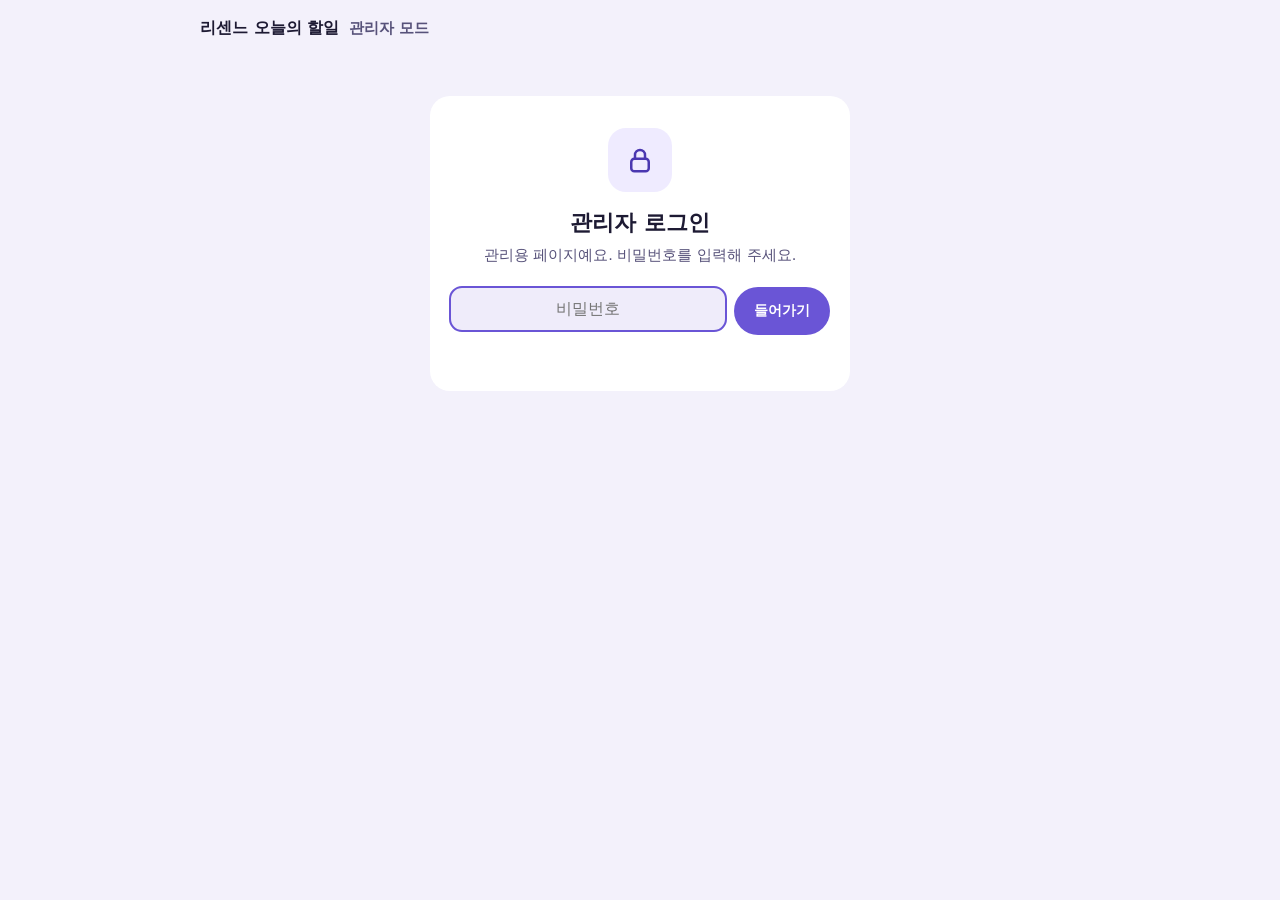
==== admin/index.html @ f18eb38c "v326: 공지 팝업·할 일: 11/22 인기가요 생방송 13:55 변경 안내" ====
<!doctype html>
<html lang="ko">
<head>
  <meta charset="utf-8">
  <!-- 안전장치: 이 사이트 파일과 아래 지문의 한 줄 스크립트만 실행돼요. 외부 글에 스크립트가 섞여 들어와도 실행되지 않아요.
       <head>의 한 줄 스크립트를 고치면 tools/check_structure.py가 알려 주는 새 지문으로 바꾸세요. -->
  <meta http-equiv="Content-Security-Policy" content="script-src 'self' 'sha256-HoBQl8sv/P4y+2wDG8FkRsduOLOqOkBc0eoqxTL75m4='; object-src 'none'; base-uri 'self'">
  <meta name="viewport" content="width=device-width, initial-scale=1, viewport-fit=cover">
  <meta name="robots" content="noindex, nofollow">
  <!-- 다크 모드를 스스로 지원한다고 알려서 삼성 인터넷 등이 화면을 억지로 어둡게 바꾸지 않게 -->
  <meta name="color-scheme" content="light dark">
  <meta name="theme-color" content="#f3f1fb" media="(prefers-color-scheme: light)">
  <meta name="theme-color" content="#15141d" media="(prefers-color-scheme: dark)">
  <title>관리자 모드 · 리센느 오늘의 할일</title>
  <link rel="icon" href="icon.svg" type="image/svg+xml">
  <!-- 홈 화면에 "리센느 관리자" 앱으로 따로 추가 → 새 공지 푸시 알림 (아이폰은 홈 화면 앱에서만 돼요) -->
  <link rel="manifest" href="manifest.webmanifest">
  <link rel="apple-touch-icon" href="icon-180.png">
  <meta name="apple-mobile-web-app-capable" content="yes">
  <meta name="apple-mobile-web-app-title" content="리센느 관리">
  <meta name="apple-mobile-web-app-status-bar-style" content="default">
  <script>(function () { var t = 'auto'; try { t = localStorage.getItem('rs-theme') || 'auto'; } catch (e) {} var d = t === 'dark' || (t !== 'light' && window.matchMedia && matchMedia('(prefers-color-scheme: dark)').matches); document.documentElement.setAttribute('data-theme', d ? 'dark' : 'light'); })();</script>
  <link rel="stylesheet" href="../style.css?v=326">
  <link rel="stylesheet" href="admin.css?v=326">
</head>
<body class="adm-body">
  <!-- 화면은 고정하고 이 안만 스크롤해요 (사이트 앱과 같은 방식) → 아이폰에서 아래 저장 줄이 스크롤 따라 밀려 올라가지 않아요 -->
  <div id="admScroll">
    <header class="adm-top">
      <div class="container adm-top-in">
        <a class="adm-home" href="../">리센느 오늘의 할일</a>
        <b>관리자 모드</b>
        <span class="adm-bell" id="admBell"></span>
        <button type="button" class="btn small" id="admOut" hidden>나가기</button>
      </div>
    </header>
    <main id="adm" class="container" aria-live="polite"></main>
  </div>
  <div class="toast" id="toast" role="status"></div>
  <script src="../shared/validation.js?v=326"></script>
  <script src="../shared/runtime.js?v=326"></script>
  <script src="../shared/records.js?v=326"></script>
  <script src="../shared/schedule.js?v=326"></script>
  <script src="../config.js?v=326"></script>
  <script src="admin.js?v=326"></script>
</body>
</html>
---- style.css ----
/* =========================================================
   리센느 오늘의 할일 — 디자인 규칙 (새로 만들 때도 이 규칙을 따라요)

   색
   - 라벤더 보라(--accent, B안 '라벤더 데이' 2026-11-05)는 누르는 것(버튼 · 선택된 탭 · 오늘 표시)과 맨 위 요약 카드에만.
   - 오늘 요약 카드(.hero)만 보라 그라데이션 면(--hero-a → --hero-b) + 흰 글씨 + 진행률 원. 다크에선 밝은 보라 면 대신
     바탕보다 한 단계 밝은 남보라로 낮추고 보라는 숫자 · 원에만 (사용자 요청: 다크에서 대비가 세면 눈이 피곤).
   - 상 묶음 색(음방 · MAMA · MMA · 퍼스트브랜드 · 기타)은 src/00-core.js의 GROUPS 한 곳에서 정해요.
     점 · 막대 · 작은 라벨에만 쓰고 글 바탕을 칠하지 않아요. 같은 묶음의 부문은 같은 색.
   - 연합팀은 색 없이 이름으로 구분해요. 일정 종류 7가지(SCH_TYPES)와 음방 7개(MC_COLOR)는
     각자 화면 안의 범례로만 써요.
   - 상태: 초록 = 진행 · 완료, 빨강(--hot) = 곧 끝남, 노랑 = 협의 중, 회색 = 끝남.
   모양
   - 둥글기: 카드 20px(--r-card) · 안쪽 칸 12px(--r-inner) · 작은 칩 8px(--r-chip) · 알약 버튼 999px.
   - 그림자는 떠 있는 것(창 · 알림 · 휴대폰 하단 메뉴)에만. 그라데이션은 요약 카드 한 곳만. 이모지 · 왼쪽 색 줄 없음.
   - 글씨: 제목 800 · 줄 제목 700 · 본문 400~600. 보조 글씨는 --muted, 더 옅은 건 --faint.
   다크 모드
   - JS가 <html data-theme="light|dark">를 늘 붙여요. 다크 규칙은 :root[data-theme="dark"] 한 벌만.
   ========================================================= */
:root {
  --ground: #f3f1fb;
  --surface: #ffffff;
  --raised: #efecfa;
  --active: #e4e0f6;
  --border: #e6e2f5;
  --rule: #efecfa;
  --control: #cdc6ea;
  --text: #1d1a33;
  --text-2: #34304f;
  --muted: #57527a;
  --faint: #6c6690;
  --accent: #6a55d6;
  --accent-hover: #5843c4;
  --accent-soft: #efebff;
  --accent-track: #d8d0fb;
  --accent-ink: #4a37b0;
  --on-accent: #ffffff;
  --positive: #1b7a4a;
  --negative: #d22030;
  --pill-positive-bg: #e3f6ea;
  --pill-positive-ink: #105c35;
  --pill-negative-bg: #ffeceb;
  --pill-negative-ink: #a3161f;
  --pill-warning-bg: #fff3d6;
  --pill-warning-ink: #7a3c00;
  --pill-neutral-bg: #efecfa;
  --pill-neutral-ink: #34304f;
  --hot: #d22030;
  --toast-bg: #1d1a33;
  --toast-ink: #ffffff;
  --ink-base: #000000;
  --ink-mix: 72%;
  --tint: 14%;
  --r-card: 20px;
  --r-inner: 12px;
  --r-chip: 8px;
  --tabbar-h: 62px;
  --sidebar: 232px;
  --font: "Pretendard Variable", Pretendard, -apple-system, BlinkMacSystemFont, "Apple SD Gothic Neo", "Malgun Gothic", system-ui, sans-serif;
  /* 오늘 요약 카드 면 (흰 글씨 대비 4.6:1 이상) */
  --hero-a: #5b46cc;
  --hero-b: #7462dc;
  --on-hero: #ffffff;
  color-scheme: light;
}
:root[data-theme="dark"] {
  /* 다크 색 기준 (v151): GitHub 'dimmed' · Material 다크 가이드처럼
     바탕은 완전 검정보다 한 단계 밝게, 글씨는 순백 대신 옅은 회백색, 포인트 색은 채도를 낮춰 형광 느낌을 없앰.
     글씨 대비는 본문 13:1 · 보조 6.5:1 · 포인트 4.7:1 이상 (WCAG AA) */
  --ground: #15141d;
  --surface: #1f1d2b;
  --raised: #282636;
  --active: #312f42;
  --border: #2e2c3e;
  --rule: #282636;
  --control: #4a4763;
  --text: #e9e7f3;
  --text-2: #cbc8de;
  --muted: #a5a1bf;
  --faint: #8d89a8;
  --accent: #9f8ff0;
  --accent-hover: #b0a2f4;
  --accent-soft: #262238;
  --accent-track: #362f55;
  --accent-ink: #c4b9fa;
  --on-accent: #140e33;
  --positive: #6cc191;
  --negative: #ee8b86;
  --pill-positive-bg: #1c2e24;
  --pill-positive-ink: #95d3ae;
  --pill-negative-bg: #35211f;
  --pill-negative-ink: #f2b3ae;
  --pill-warning-bg: #332a19;
  --pill-warning-ink: #e9c98a;
  --pill-neutral-bg: #282636;
  --pill-neutral-ink: #cbc8de;
  --hot: #ee8b86;
  --toast-bg: #e9e7f3;
  --toast-ink: #191f28;
  --ink-base: #ffffff;
  --ink-mix: 55%;
  --tint: 22%;
  /* 다크는 밝은 보라 면 대신 바탕보다 한 단계 밝은 남보라 (눈부심 줄이기) */
  --hero-a: #2a2640;
  --hero-b: #221f34;
  --on-hero: #e9e7f3;
  color-scheme: dark;
}
* { box-sizing: border-box; }
html { -webkit-text-size-adjust: 100%; -webkit-tap-highlight-color: transparent; }
body {
  margin: 0;
  background: var(--ground);
  color: var(--text);
  font-family: var(--font);
  font-size: 16px;
  line-height: 1.5;
  padding-bottom: calc(var(--tabbar-h) + env(safe-area-inset-bottom) + 28px);
  word-break: keep-all;
  overflow-wrap: anywhere;
}
a { color: var(--accent-ink); }
button { font: inherit; color: inherit; }
.num { font-variant-numeric: tabular-nums; }
:focus-visible { outline: 2px solid var(--accent); outline-offset: 2px; border-radius: 6px; }
.container { max-width: 720px; margin: 0 auto; padding: 0 16px; }
.muted { color: var(--muted); font-size: 14px; }
.sep { font-style: normal; margin: 0 6px; color: var(--control); }
/* ---------- 상단 ---------- */
.topbar { position: sticky; top: 0; z-index: 10; background: var(--ground); }
.topbar-inner {
  max-width: 720px;
  margin: 0 auto;
  height: 52px;
  padding: 0 16px;
  display: flex;
  align-items: center;
  justify-content: space-between;
  gap: 12px;
}
.brand {
  display: inline-flex;
  align-items: center;
  gap: 9px;
  font-weight: 700;
  font-size: 18px;
  color: var(--text);
  text-decoration: none;
  letter-spacing: -.01em;
  white-space: nowrap;
}
.mark { width: 26px; height: 26px; border-radius: 8px; flex: none; display: block; }
/* 폭이 좁거나 글씨를 키우면 이름을 줄여서 오른쪽 버튼이 잘리지 않게 */
.brand { min-width: 0; }
#siteTitle { overflow: hidden; text-overflow: ellipsis; }
.top-actions { display: flex; align-items: center; gap: 8px; flex: none; }
.icon-btn {
  min-width: 44px;
  height: 44px;
  padding: 0 10px;
  display: grid;
  place-items: center;
  flex: none;
  border: 0;
  border-radius: 999px;
  background: var(--surface);
  cursor: pointer;
  color: var(--muted);
  font-size: 14px;
  font-weight: 600;
}
@media (hover: hover) and (pointer: fine) {
  .icon-btn:hover { color: var(--text); background: var(--active); }
}
.icon-btn.spin svg { animation: spin .8s linear infinite; }
@keyframes spin { to { transform: rotate(360deg); } }
.notice {
  max-width: 720px;
  margin: 8px auto 0;
  padding: 12px 16px;
  font-size: 14px;
  border-radius: var(--r-inner);
  background: var(--pill-warning-bg);
  color: var(--pill-warning-ink);
  width: calc(100% - 32px);
}
/* ---------- 하단 메뉴 (휴대폰) ---------- */
.tabbar {
  position: fixed;
  left: 0;
  right: 0;
  bottom: 0;
  z-index: 20;
  display: grid;
  grid-template-columns: repeat(5, 1fr);
  height: calc(var(--tabbar-h) + env(safe-area-inset-bottom));
  padding-bottom: env(safe-area-inset-bottom);
  background: var(--surface);
  border-top: 1px solid var(--border);
}
.tabbar a {
  display: flex;
  flex-direction: column;
  align-items: center;
  justify-content: center;
  gap: 3px;
  text-decoration: none;
  color: var(--muted);
  font-size: 12px;
  font-weight: 600;
}
.tabbar svg {
  width: 23px;
  height: 23px;
  fill: none;
  stroke: currentColor;
  stroke-width: 1.7;
  stroke-linecap: round;
  stroke-linejoin: round;
}
.tabbar a.active { color: var(--text); }
.tabbar a.active svg { stroke: var(--accent); }
.tabbar a.active { font-weight: 700; }
/* ---------- 데스크톱: 왼쪽 메뉴 고정, 내용은 남은 공간 가운데 ---------- */
@media (min-width: 1024px) {
  :root { --content: 1080px; --side-gap: max(40px, calc((100vw - var(--sidebar) - var(--content)) / 2)); }
  body { padding-bottom: 48px; }
  .topbar { position: fixed; left: 0; top: 0; width: var(--sidebar); }
  /* 메뉴 폭(232px)에 이름 + 버튼 3개가 한 줄로 안 들어가서, 버튼은 이름 아래 줄로 */
  .topbar-inner { height: 112px; padding: 0 12px 0 22px; flex-wrap: wrap; align-content: center; justify-content: flex-start; row-gap: 14px; }
  .top-actions { margin-left: -6px; }
  .brand { font-size: 15px; }
  .topbar .icon-btn { min-width: 34px; height: 34px; padding: 0; }
  .tabbar {
    top: 112px;
    bottom: auto;
    right: auto;
    width: var(--sidebar);
    height: auto;
    display: flex;
    flex-direction: column;
    gap: 2px;
    padding: 8px 12px;
    background: var(--ground);
    border-top: 0;
  }
  .tabbar a {
    flex-direction: row;
    justify-content: flex-start;
    gap: 10px;
    height: 40px;
    padding: 0 12px;
    border-radius: var(--r-inner);
    font-size: 15px;
    font-weight: 500;
  }
  .tabbar svg { width: 18px; height: 18px; }
  .tabbar a:hover { color: var(--text); }
  .tabbar a.active { background: var(--surface); color: var(--text); font-weight: 600; }
  .container, .notice { max-width: none; width: auto; padding: 0; margin-left: calc(var(--sidebar) + var(--side-gap)); margin-right: var(--side-gap); }
  .notice { margin-top: 24px; }
}
/* ---------- 공통 ---------- */
.card { background: var(--surface); border-radius: var(--r-card); }
.page-head { padding: 6px 4px 8px; }
.page-head h1 { margin: 0; font-size: 26px; font-weight: 700; letter-spacing: -.02em; line-height: 1.3; }
.page-head p { margin: 4px 0 0; color: var(--muted); font-size: 15px; }
.section-title { display: flex; align-items: center; gap: 8px; font-size: 20px; margin: 28px 4px 12px; letter-spacing: -.01em; }
.empty { text-align: center; color: var(--muted); padding: 28px 16px; font-size: 15px; }
.empty strong { display: block; color: var(--text); font-size: 16px; margin-bottom: 4px; }
.loading { color: var(--muted); padding: 40px 0; text-align: center; }
@media (min-width: 1024px) {
  .page-head { padding-top: 22px; }
  .page-head h1 { font-size: 28px; }
}
.tag {
  display: inline-flex;
  align-items: center;
  gap: 6px;
  flex: none;
  font-size: 13px;
  font-weight: 600;
  color: var(--pill-neutral-ink);
  background: var(--pill-neutral-bg);
  padding: 3px 9px;
  border-radius: var(--r-chip);
  white-space: nowrap;
}
.dot { width: 8px; height: 8px; border-radius: 50%; background: var(--c, var(--accent)); flex: none; display: inline-block; }
.btn {
  display: inline-flex;
  align-items: center;
  justify-content: center;
  gap: 6px;
  height: 40px;
  padding: 0 16px;
  border-radius: 999px;
  font-size: 14px;
  font-weight: 600;
  text-decoration: none;
  cursor: pointer;
  white-space: nowrap;
  border: 0;
  background: var(--raised);
  color: var(--text);
  transition: background-color .12s, transform .08s;
}
@media (hover: hover) and (pointer: fine) {
  .btn:hover { background: var(--active); }
}
.btn:active { transform: scale(.98); }
.btn:disabled { opacity: .45; cursor: not-allowed; transform: none; }
.btn.primary { background: var(--accent); color: var(--on-accent); }
@media (hover: hover) and (pointer: fine) {
  .btn.primary:hover { background: var(--accent-hover); }
}
.btn.small { height: 36px; padding: 0 14px; font-size: 14px; }
.btn.proof { background: var(--surface); outline: 1px solid var(--control); outline-offset: -1px; }
@media (hover: hover) and (pointer: fine) {
  .btn.proof:hover { background: var(--raised); }
}
.btn.proof.tw { background: var(--text); color: var(--surface); outline: 0; }
/* ---------- 오늘: 요약 카드 ---------- */
.hero-date { margin: 0; font-weight: 600; color: var(--muted); }
.hero-title { margin: 4px 0 0; font-weight: 700; letter-spacing: -.02em; line-height: 1.35; }
.hero-title b { font-weight: 700; color: var(--accent-ink); margin: 0 1px; letter-spacing: -.02em; }
.next-task { border: 0; background: transparent; color: inherit; font: inherit; letter-spacing: inherit; text-align: start; padding: 0; min-height: 44px; cursor: pointer; }
.next-task span { font-size: .8em; }
.next-task:focus-visible { outline-color: currentColor; }
.hero-find { margin: 14px 0 0; border-top: 1px solid var(--rule); }
.hero-find { display: flex; color: var(--text-2); }
.hero-find b { color: var(--hot); font-weight: 700; display: inline-block; }
.find-k { font-weight: 700; color: var(--muted); }
.find-i { font-weight: 600; }
/* 도구 */
.tools { margin-top: 12px; }
/* MAMA / MMA / 기타 타일 (옅은 색 + 같은 색의 진한 글자) */
/* 줄 것 / 받을 것 전환 */
.seg {
  display: inline-grid;
  grid-auto-flow: column;
  grid-auto-columns: 1fr;
  background: var(--active);
  border-radius: 999px;
  padding: 4px;
  margin-bottom: 12px;
}
.seg button {
  border: 0;
  background: transparent;
  height: 38px;
  padding: 0 18px;
  border-radius: 999px;
  font-weight: 600;
  font-size: 15px;
  color: var(--muted);
  cursor: pointer;
  display: inline-flex;
  align-items: center;
  justify-content: center;
  gap: 6px;
}
.seg button.on { background: var(--surface); color: var(--text); }
@media (max-width: 560px) {
  .seg { display: grid; }
}
.kind-seg { position: sticky; top: 56px; z-index: 5; margin: 20px 0 4px; box-shadow: 0 0 0 6px var(--ground); }
/* taste-skill-ignore: 붙어 있는 막대 뒤 바탕 가림 */
.seg-n {
  font-style: normal;
  font-size: 13px;
  font-weight: 700;
  min-width: 22px;
  height: 22px;
  line-height: 22px;
  padding: 0 7px;
  border-radius: 999px;
  background: var(--raised);
  color: var(--muted);
  text-align: center;
  font-variant-numeric: tabular-nums;
}
.kind-seg button.give.on .seg-n { background: var(--accent-soft); color: var(--accent-ink); }
/* 좁은 화면에서만 줄 것/받을 것 중 하나를 보여 줌 (넓으면 두 칸 다) */
@media (max-width: 1099.98px) {
  .day-cols.show-give .day-col.get, .day-cols.show-get .day-col.give { display: none; }
}
.col-title { display: none; }
@media (min-width: 1100px) {
  .kind-seg:has(+ .day-cols), .kind-seg:has(~ .ally) { display: none; }
  .day-cols { display: grid; grid-template-columns: minmax(0, 1fr) minmax(0, .85fr); gap: 24px; align-items: start; margin-top: 8px; }
  .col-title {
    display: flex;
    flex-wrap: wrap;
    align-items: baseline;
    gap: 8px;
    margin: 24px 4px 0;
    font-size: 20px;
    font-weight: 700;
    letter-spacing: -.01em;
  }
  .col-title .num { color: var(--muted); font-weight: 600; font-size: 15px; }
  .col-title small { flex-basis: 100%; font-size: 14px; font-weight: 500; color: var(--muted); }
}
/* ---------- 묶음별 목록 (흰 카드 안의 줄) ---------- */
.group-head { display: flex; align-items: center; justify-content: space-between; margin: 0 4px 8px; }
.gname { display: inline-flex; align-items: center; gap: 8px; font-weight: 700; letter-spacing: -.01em; }
.gname::before { content: ""; width: 10px; height: 10px; border-radius: 50%; background: var(--cc); }
.gcount { font-size: 14px; font-weight: 600; color: var(--muted); }
.rows { list-style: none; margin: 0; padding: 4px 0; background: var(--surface); border-radius: var(--r-card); }
.row + .row { border-top: 1px solid var(--rule); }
.row-main { display: flex; align-items: center; gap: 12px; padding: 12px 12px 12px 16px; }
.check {
  position: relative;
  flex: none;
  width: 28px;
  height: 28px;
  border-radius: 50%;
  padding: 0;
  cursor: pointer;
  border: 2px solid var(--control);
  background: var(--surface);
  display: grid;
  place-items: center;
  transition: background-color .15s, border-color .15s, transform .1s;
}
.check::before { content: ''; position: absolute; width: 44px; height: 44px; top: 50%; left: 50%; transform: translate(-50%, -50%); }
@media (hover: hover) and (pointer: fine) {
  .check:hover { border-color: var(--accent); }
}
.check:active { transform: scale(.9); }
.check svg { width: 15px; height: 15px; stroke: var(--on-accent); stroke-width: 3.2; fill: none; opacity: 0; }
.row.done .check { background: var(--accent); border-color: var(--accent); }
.row.done .check svg { opacity: 1; }
.row-head {
  flex: 1;
  min-width: 0;
  display: flex;
  align-items: center;
  gap: 10px;
  border: 0;
  background: none;
  padding: 4px 0;
  text-align: left;
  cursor: pointer;
}
.row-text { flex: 1; min-width: 0; display: flex; flex-direction: column; gap: 2px; }
.row-title { font-size: 16px; font-weight: 600; line-height: 1.4; letter-spacing: -.01em; }
.row-sub { display: flex; align-items: center; flex-wrap: wrap; font-size: 14px; color: var(--muted); line-height: 1.45; }
.row-sub .dot { margin-right: 6px; width: 7px; height: 7px; }
.row.done .row-title { color: var(--muted); text-decoration: line-through; }
.row-end { flex: none; font-size: 13px; color: var(--muted); text-align: right; white-space: nowrap; }
.row-end b { margin-right: 1px; }
.row-end.hot, .row-end.hot b { color: var(--hot); font-weight: 700; }
.row-end.new { color: var(--accent-ink); font-weight: 700; }
.chev { flex: none; width: 16px; height: 16px; color: var(--muted); transition: transform .15s; }
.row.open .chev { transform: rotate(180deg); }
.row-more { padding: 0 16px 16px 56px; }
.row.get .row-more { padding-left: 60px; }
.avatar {
  flex: none;
  width: 32px;
  height: 32px;
  border-radius: 50%;
  display: grid;
  place-items: center;
  font-size: 13px;
  font-weight: 700;
  background: var(--raised);
  color: var(--muted);
}
/* 펼친 내용 */
.chips-row { display: flex; flex-direction: column; align-items: flex-start; gap: 6px; }
.meta {
  margin: 0;
  font-size: 14px;
  color: var(--muted);
  display: flex;
  flex-wrap: wrap;
  align-items: center;
  line-height: 1.6;
}
.task-memo { margin: 8px 0 0; font-size: 14px; color: var(--muted); line-height: 1.6; }
.hashtags { display: flex; flex-wrap: wrap; gap: 6px; margin-top: 12px; }
.hashtag {
  border: 0;
  background: var(--raised);
  color: var(--text);
  font-size: 13px;
  font-weight: 600;
  padding: 6px 10px;
  border-radius: var(--r-chip);
  cursor: pointer;
}
@media (hover: hover) and (pointer: fine) {
  .hashtag:hover { background: var(--active); }
}
.task-actions { display: flex; gap: 8px; flex-wrap: wrap; margin-top: 14px; }
.proof-block { margin-top: 14px; padding: 14px; border-radius: var(--r-inner); background: var(--raised); }
.proof-block p { margin: 0; font-size: 14px; color: var(--muted); line-height: 1.6; }
.proof-block p b { color: var(--text); margin-right: 6px; }
.proof-actions { display: flex; flex-wrap: wrap; gap: 6px; margin-top: 10px; }
.proof-block .proof-alt { margin: 12px 0 0; font-size: 13px; font-weight: 600; }
/* 투표 종류 배지 (기간표·연합·가이드) */
.camp {
  display: inline-flex;
  align-items: center;
  gap: 6px;
  flex: none;
  white-space: nowrap;
  font-size: 13px;
  font-weight: 700;
  padding: 3px 9px;
  border-radius: var(--r-chip);
  color: var(--text-2);
  background: var(--raised);
}
.camp.sm { font-size: 12px; padding: 2px 7px; }
.camp-dot { width: 8px; height: 8px; border-radius: 50%; background: var(--cc); flex: none; }
.kind {
  display: inline-flex;
  align-items: center;
  flex: none;
  font-size: 12px;
  font-weight: 700;
  padding: 2px 8px;
  border-radius: var(--r-chip);
  white-space: nowrap;
}
.kind.give { background: var(--accent-soft); color: var(--accent-ink); }
.kind.get { background: var(--pill-neutral-bg); color: var(--pill-neutral-ink); }
.kind.self { background: var(--raised); color: var(--muted); }
/* 다가오는 일정 */
.card.list { padding: 4px 16px; }
.list-row { display: flex; align-items: center; gap: 12px; min-height: 56px; padding: 10px 0; font-size: 15px; }
.list-row + .list-row { border-top: 1px solid var(--rule); }
.list-date { flex: none; min-width: 58px; white-space: nowrap; font-weight: 700; font-size: 14px; font-variant-numeric: tabular-nums; }
.list-body { flex: 1; min-width: 0; display: flex; flex-direction: column; line-height: 1.4; }
.list-body small { font-size: 13px; color: var(--muted); }
.status { font-size: 13px; font-weight: 700; padding: 3px 9px; border-radius: var(--r-chip); white-space: nowrap; flex: none; }
.status.live { background: var(--pill-positive-bg); color: var(--pill-positive-ink); }
.status.soon { background: var(--accent-soft); color: var(--accent-ink); }
.status.end { background: var(--pill-neutral-bg); color: var(--muted); }
.status.tbd { background: var(--pill-warning-bg); color: var(--pill-warning-ink); }
/* ---------- 달력·기간표 ---------- */
.cal-head { display: flex; align-items: center; justify-content: space-between; padding: 6px 4px 12px; }
.cal-head h1 { margin: 0; font-size: 26px; font-weight: 700; letter-spacing: -.02em; }
@media (min-width: 1024px) {
  .cal-head { padding-top: 22px; }
  .cal-head h1 { font-size: 28px; }
}
.cal-nav { display: flex; gap: 6px; }
.cal-nav .btn { background: var(--surface); }
/* ---------- 연합 ---------- */
.ally + .ally { margin-top: 12px; }
/* ---------- 가이드 ---------- */
.filter { display: flex; gap: 6px; overflow-x: auto; padding: 2px 0 4px; margin: 16px 0 12px; scrollbar-width: none; }
.filter button {
  flex: none;
  height: 36px;
  border: 0;
  background: var(--surface);
  border-radius: 999px;
  padding: 0 14px;
  font-size: 14px;
  font-weight: 600;
  cursor: pointer;
  color: var(--muted);
}
.filter button.on { background: var(--text); color: var(--surface); }
.guides .guide + .guide { margin-top: 12px; }
@media (min-width: 1100px) {
  .guides { columns: 2; column-gap: 12px; }
  .guides .guide { break-inside: avoid; margin: 0 0 12px; }
  .guides .guide + .guide { margin-top: 0; }
}
.guide { padding: 20px; scroll-margin-top: 72px; }
.guide.flash { animation: flash 1.6s ease-out; }
@keyframes flash { 0%, 40% { outline: 3px solid var(--accent); } 100% { outline: 3px solid transparent; } }
.guide h2 { margin: 0; font-size: 20px; font-weight: 700; }
.guide .where { margin: 6px 0 0; font-size: 15px; color: var(--muted); }
.guide h3 { font-size: 14px; font-weight: 700; margin: 18px 0 8px; }
.steps { margin: 0; padding: 0; list-style: none; counter-reset: s; }
.steps li { counter-increment: s; position: relative; padding-left: 32px; margin-bottom: 9px; font-size: 15px; line-height: 1.55; }
.steps li::before {
  content: counter(s);
  position: absolute;
  left: 0;
  top: 1px;
  width: 22px;
  height: 22px;
  border-radius: 50%;
  background: var(--accent-soft);
  color: var(--accent-ink);
  font-size: 12px;
  font-weight: 700;
  display: grid;
  place-items: center;
}
.caution { margin-top: 12px; font-size: 14px; color: var(--pill-warning-ink); }
.caution::before { content: "주의 · "; font-weight: 700; }
.using { margin: 0; padding: 0; list-style: none; font-size: 14px; }
.using li { display: flex; flex-wrap: wrap; align-items: center; gap: 6px; padding: 5px 0; }
.updated { text-align: center; font-size: 13px; color: var(--muted); margin: 36px 0 4px; }
.disclaimer { text-align: center; font-size: 13px; color: var(--muted); line-height: 1.6; margin: 0 0 12px; }
/* ---------- 떠 있는 것: 알림·창 ---------- */
.toast {
  position: fixed;
  left: 50%;
  bottom: calc(var(--tabbar-h) + env(safe-area-inset-bottom) + 16px);
  transform: translate(-50%, 8px);
  opacity: 0;
  pointer-events: none;
  transition: .18s;
  background: var(--toast-bg);
  color: var(--toast-ink);
  font-size: 14px;
  font-weight: 600;
  padding: 10px 16px;
  border-radius: 999px;
  z-index: 30;
  max-width: calc(100% - 32px);
  text-align: center;
  box-shadow: 0 6px 20px rgba(0, 0, 0, .18);
}
.toast.show { opacity: 1; transform: translate(-50%, 0); }
@media (min-width: 1024px) {
  .toast { bottom: 32px; left: calc(var(--sidebar) + (100vw - var(--sidebar)) / 2); }
}
.modal {
  position: fixed;
  inset: 0;
  z-index: 40;
  display: none;
  align-items: flex-end;
  justify-content: center;
  background: rgba(12, 8, 10, .45);
}
.modal.show { display: flex; }
.modal-box {
  width: 100%;
  max-width: 520px;
  max-height: 92vh;
  overflow-y: auto;
  background: var(--surface);
  border-radius: 24px 24px 0 0;
  padding: 20px 20px calc(24px + env(safe-area-inset-bottom));
  box-shadow: 0 -8px 32px rgba(0, 0, 0, .2);
}
@media (min-width: 760px) {
  .modal { align-items: center; }
  .modal-box { border-radius: 24px; }
}
.modal-head { display: flex; justify-content: space-between; align-items: center; gap: 12px; }
.modal-head h2 { margin: 0; font-size: 20px; font-weight: 700; }
.modal-head .icon-btn { background: var(--raised); }
.modal-box > .muted { margin: 8px 0 16px; display: block; }
.sban-body { margin-top: 12px; font-size: 15px; color: var(--muted); line-height: 1.6; }
.sban-body p { margin: 0 0 10px; }
.sban-body ul { margin: 0 0 12px; padding-left: 18px; color: var(--text); }
.sban-body .btn { margin-top: 6px; }
.install-body { margin-top: 14px; }
.install-body img { border-radius: 14px; display: block; margin-bottom: 14px; }
.install-body p { font-size: 15px; }
.field { display: flex; flex-direction: column; gap: 6px; font-size: 14px; font-weight: 600; }
.field input {
  font: inherit;
  font-size: 16px;
  font-weight: 500;
  height: 46px;
  padding: 0 14px;
  border-radius: var(--r-inner);
  border: 1px solid var(--control);
  background: var(--surface);
  color: var(--text);
}
.drop {
  display: flex;
  flex-direction: column;
  align-items: center;
  gap: 4px;
  margin-top: 14px;
  padding: 20px 12px;
  border: 1px dashed var(--control);
  border-radius: 16px;
  cursor: pointer;
  text-align: center;
}
@media (hover: hover) and (pointer: fine) {
  .drop:hover { background: var(--raised); }
}
.drop span { font-weight: 700; color: var(--accent-ink); }
.drop small { font-size: 13px; color: var(--muted); }
.wm-out { margin-top: 14px; }
.wm-out img { display: block; width: 100%; border-radius: var(--r-inner); }
@media (prefers-reduced-motion: reduce) {
  *, *::before, *::after { transition: none !important; animation: none !important; }
}
/* 서치밴 확인 창 */
.sban-h { margin: 18px 0 8px; font-size: 15px; font-weight: 700; color: var(--text); }
.handle-row { display: flex; gap: 8px; align-items: center; flex-wrap: wrap; }
.handle-field {
  flex: 1 1 200px;
  display: flex;
  align-items: center;
  gap: 4px;
  height: 46px;
  padding: 0 14px;
  border-radius: 999px;
  border: 1px solid var(--control);
  background: var(--surface);
}
.handle-field span { color: var(--muted); font-weight: 700; }
.handle-field input {
  flex: 1;
  min-width: 0;
  border: 0;
  outline: 0;
  background: transparent;
  font: inherit;
  font-size: 16px;
  color: var(--text);
}
.handle-field:focus-within { border-color: var(--accent); }
.handle-row .btn { height: 46px; }
.sban-body .handle-help { margin: 8px 4px 0; font-size: 13px; color: var(--muted); }
.sban-body .handle-help.err { color: var(--negative); font-weight: 600; }
.proof-block .btn:not(.tw):not(.proof) { background: var(--surface); }
@media (hover: hover) and (pointer: fine) {
  .proof-block .btn:not(.tw):not(.proof):hover { background: var(--active); }
}
/* 화면 모드 버튼: 지금 모드의 그림만 */
.theme-btn svg { display: none; }
.theme-btn[data-mode="auto"] .i-auto, .theme-btn[data-mode="light"] .i-light, .theme-btn[data-mode="dark"] .i-dark { display: block; }
@media (min-width: 1024px) {
  .top-actions { gap: 4px; }
}
/* ---------- 기간표: 한 줄 간트 (막대 색 = MAMA / MMA / 기타) ---------- */
.tl { padding: 14px 14px 8px; }
@media (min-width: 1024px) {
  .tl { padding: 20px 24px 12px; }
}
.tl-head { display: flex; align-items: center; justify-content: space-between; flex-wrap: wrap; gap: 6px 12px; margin: 0 2px 10px; }
.tl-count { margin: 0; font-size: 14px; font-weight: 600; color: var(--muted); }
.tl-count b { color: var(--text); font-size: 15px; }
.tl-legend {
  margin: 0;
  display: flex;
  flex-wrap: wrap;
  gap: 4px 12px;
  font-size: 13px;
  color: var(--text-2);
  font-weight: 600;
}
.tl-legend span { display: inline-flex; align-items: center; gap: 5px; }
.tl-legend i { width: 16px; height: 9px; border-radius: 3px; background: var(--g); }
.tl-scale { display: grid; grid-template-columns: var(--lab) 1fr; }
.tl-ticks { position: relative; height: 18px; font-size: 12px; color: var(--muted); font-variant-numeric: tabular-nums; }
.tl-ticks span { position: absolute; top: 0; white-space: nowrap; }
.tl-body { position: relative; }
.tl-guide { position: absolute; top: 0; bottom: 0; width: 1px; background: var(--rule); }
.tl-today {
  position: absolute;
  top: -6px;
  bottom: 0;
  width: 2px;
  margin-left: -1px;
  background: var(--text);
  z-index: 2;
  border-radius: 1px;
}
.tl-row { position: relative; display: grid; grid-template-columns: var(--lab) 1fr; align-items: center; }
.tl-row + .tl-row { border-top: 1px solid var(--rule); }
.tl-label { min-width: 0; padding-right: 10px; display: flex; flex-direction: column; }
.tl-label b {
  display: flex;
  align-items: center;
  gap: 6px;
  font-size: 14px;
  font-weight: 700;
  white-space: nowrap;
  overflow: hidden;
  text-overflow: ellipsis;
}
.tl-label b .dot { width: 7px; height: 7px; }
.tl-label span { padding-left: 13px; font-size: 12px; color: var(--muted); white-space: nowrap; overflow: hidden; text-overflow: ellipsis; }
.tl-title { font-style: normal; display: none; }
@media (min-width: 1024px) {
  .tl-title { display: inline; }
  .tl-label b { font-size: 15px; }
  .tl-label span { font-size: 13px; }
}
.tl-lane { position: relative; height: 24px; }
.tl-bar { position: absolute; top: 0; height: 24px; border-radius: 6px; background: var(--g); z-index: 1; }
.tl-bar.open-l { border-top-left-radius: 0; border-bottom-left-radius: 0; }
.tl-bar.open-r { border-top-right-radius: 0; border-bottom-right-radius: 0; }
.st-soon .tl-bar { background: color-mix(in srgb, var(--g) 25%, var(--surface)); }
.st-end .tl-bar { opacity: .35; }
.st-end .tl-label { opacity: .6; }
.tl-per { top: 0; z-index: 3; font-variant-numeric: tabular-nums; }
.tl-per.in { color: #fff; padding: 0 7px; overflow: hidden; text-overflow: ellipsis; }
.st-soon .tl-per.in { color: var(--text); }
/* 기간표 위 조작 한 줄 */
.cal-controls { display: grid; grid-template-columns: auto 1fr; gap: 8px; margin: 0 0 12px; align-items: center; }
.cal-controls .seg { margin: 0; }
.cal-controls .kind-seg { position: static; box-shadow: none; display: grid; }
.cal-controls .seg button { padding: 0 12px; height: 36px; font-size: 14px; }
@media (max-width: 560px) {
  .cal-controls .seg-long { display: none; }
}
@media (min-width: 1100px) {
  .cal-controls { grid-template-columns: auto auto; justify-content: start; }
  .cal-controls .kind-seg { display: inline-grid; }
}
/* 시작 전 = 점선 테두리 + 옅은 면, 끝남 = 흐리게 */
.st-soon .tl-bar { background: color-mix(in srgb, var(--g) 16%, var(--surface)); border: 1.5px dashed var(--g); }
.tl-legend i.lg-soon { background: var(--surface); border: 1.5px dashed var(--g); }
.tl-legend i.lg-end { background: var(--g); opacity: .3; }
/* 눈금 글자: 가운데 맞춤, 첫 칸은 왼쪽, 마지막은 오른쪽으로 */
.tl-ticks span { transform: translateX(-50%); }
.tl-ticks span:first-child { transform: none; }
.tl-ticks span:last-child { transform: translateX(-85%); }
/* 줄 높이 조금 줄임 */
.tl-row { min-height: 44px; padding: 3px 0; }
.tl-label { line-height: 1.25; }
/* 기간표: 날짜는 늘 오른쪽 고정 칸, 자체는 아래 따로 */
.tl { --lab: 100px; --per: 70px; }
@media (min-width: 1024px) {
  .tl { --lab: 300px; --per: 104px; }
}
.tl-scale, .tl-row { grid-template-columns: var(--lab) 1fr var(--per); }
.tl-per {
  position: static;
  height: auto;
  line-height: 1.3;
  padding-left: 8px;
  text-align: right;
  font-size: 12px;
  font-weight: 600;
  color: var(--text-2);
  white-space: nowrap;
}
.tl-per-h { text-align: right; font-size: 12px; color: var(--muted); }
@media (min-width: 1024px) {
  .tl-per { font-size: 13px; }
}
.st-end .tl-per { opacity: .6; }
.tl-sub {
  display: flex;
  align-items: center;
  gap: 6px;
  margin: 14px 2px 4px;
  padding-top: 12px;
  border-top: 1px solid var(--border);
  font-size: 14px;
  font-weight: 700;
  color: var(--text);
}
.tl-sub .num { color: var(--muted); font-weight: 600; }
@media (max-width: 1023px) {
  .tl { --lab: 94px; --per: 76px; padding: 14px 12px 8px; }
  .tl-per { font-size: 12px; padding-left: 6px; }
}
/* =========================================================
   점검 1~4 반영: 휴대폰 첫 화면 압축, 오른쪽에 하루 양, 칩
   ========================================================= */
/* 요약 카드 작게 */
.hero { padding: 16px 18px; margin-top: 4px; }
.hero-date { font-size: 13px; }
.hero-title { font-size: 20px; margin-top: 2px; }
.hero-title b { font-size: 28px; }
.hero-find {
  flex-direction: row;
  flex-wrap: wrap;
  align-items: baseline;
  gap: 2px 12px;
  margin-top: 10px;
  padding-top: 10px;
  font-size: 14px;
}
.find-k { font-size: 13px; }
.find-i { font-size: 14px; }
.hero-find b { min-width: 0; margin-right: 4px; }
@media (min-width: 1024px) {
  .hero { padding: 22px 26px; margin-top: 22px; }
  .hero-title { font-size: 22px; }
  .hero-title b { font-size: 30px; }
}
/* 도구·필터: 한 줄 칩, 넘치면 옆으로 밀기 */
.filter-chips { display: flex; gap: 8px; overflow-x: auto; scrollbar-width: none; padding: 2px 0; margin-top: 10px; }
.filter-chips::-webkit-scrollbar { display: none; }
.fchip {
  flex: none;
  display: inline-flex;
  align-items: center;
  gap: 6px;
  height: 36px;
  padding: 0 14px;
  border: 0;
  border-radius: 999px;
  background: var(--surface);
  color: var(--text-2);
  font-size: 14px;
  font-weight: 600;
  cursor: pointer;
  white-space: nowrap;
  transition: background-color .12s;
  position: relative;
}
/* 보이는 높이는 36px 그대로, 누르는 영역만 44px */
.fchip::after, .filter button::after { content: ""; position: absolute; inset: -4px 0; }
.filter button { position: relative; }
@media (hover: hover) and (pointer: fine) {
  .fchip:hover { background: var(--active); }
}
.fchip.on { background: var(--text); color: var(--surface); }
.fchip.on .dot { box-shadow: 0 0 0 2px var(--surface); }
/* taste-skill-ignore: 점 테두리 */
.filter-chips { margin-top: 14px; }
.kind-seg { margin-top: 12px; }
.group { margin-top: 14px; }
.group-head { margin-bottom: 6px; }
.gname { font-size: 16px; }
/* 목록 오른쪽: 하루 양 + 곧 끝남 표시 */
.row-end { display: flex; flex-direction: column; align-items: flex-end; gap: 2px; line-height: 1.25; }
.row-end b { font-size: 14px; font-weight: 700; color: var(--text-2); margin: 0; }
.flag { font-style: normal; font-size: 12px; font-weight: 700; color: var(--muted); }
.flag.hot { color: var(--hot); }
.flag.new { color: var(--accent-ink); }
/* 체크 버튼이 다른 줄 높이를 밀지 않게 */
.row-main { padding-top: 10px; padding-bottom: 10px; }
/* =========================================================
   점검 6~10 반영
   ========================================================= */
/* 7. 정보 기준일 */
.hero-date { display: flex; justify-content: space-between; align-items: baseline; gap: 8px; flex-wrap: wrap; }
.upd { font-size: 13px; font-weight: 600; color: var(--muted); background: var(--raised); padding: 2px 8px; border-radius: 8px; }
/* 8. 연합: 접힌 카드 */
.ally { padding: 0; overflow: hidden; }
.ally.open .chev { transform: rotate(180deg); }
.fchip .num { font-weight: 700; opacity: .7; }
/* 9. 가이드: 캡처 체크리스트 */
/* 연합 펼친 내용: 회색 칸 없이 흰 바탕, 줄 것/받을 것은 구분선으로 */
/* 눌렀을 때 잠깐 생기는 회색 하이라이트 없애기 */
.row-head, .check, .fchip, .btn, .hashtag { -webkit-tap-highlight-color: transparent; }
/* ---------- 스케줄 (Mnet Plus + blip) ---------- */
.sch-head { padding-bottom: 8px; }
.sch-title {
  display: inline-flex;
  align-items: baseline;
  gap: 8px;
  border: 0;
  background: none;
  padding: 4px 6px 4px 0;
  color: var(--text);
  cursor: pointer;
  border-radius: var(--r-inner);
  font: inherit;
}
.sch-title h1 { margin: 0; font-size: 26px; font-weight: 800; letter-spacing: -.02em; }
.sch-year { font-size: 15px; font-weight: 600; color: var(--muted); }
.sch-title svg {
  width: 18px;
  height: 18px;
  fill: none;
  stroke: var(--muted);
  stroke-width: 2;
  align-self: center;
  transition: transform .15s;
}
.sch-title[aria-expanded="true"] svg { transform: rotate(180deg); }
.sch-pick { background: var(--surface); border-radius: var(--r-card); padding: 14px; margin: 0 0 12px; max-width: 380px; border: 1px solid var(--border); }
.sch-pick-y { display: flex; align-items: center; justify-content: space-between; margin-bottom: 10px; }
.sch-pick-y b { font-size: 16px; }
.sch-pick-m { display: grid; grid-template-columns: repeat(4, 1fr); gap: 6px; }
.sch-pick-m button {
  height: 40px;
  border: 0;
  border-radius: var(--r-inner);
  background: var(--raised);
  color: var(--text);
  font: inherit;
  font-weight: 600;
  cursor: pointer;
}
.sch-pick-m button.now { box-shadow: inset 0 0 0 1.5px var(--accent); }
.sch-pick-m button.on { background: var(--text); color: var(--surface); }
.sch-tools { display: grid; gap: 8px; align-items: center; margin: 0 0 10px; }
.sch-search { position: relative; display: block; }
.sch-search svg {
  position: absolute;
  left: 14px;
  top: 50%;
  width: 18px;
  height: 18px;
  transform: translateY(-50%);
  fill: none;
  stroke: var(--muted);
  stroke-width: 2;
  stroke-linecap: round;
  pointer-events: none;
}
.sch-search input {
  width: 100%;
  height: 44px;
  border: 1px solid var(--border);
  border-radius: 999px;
  background: var(--surface);
  color: var(--text);
  font: inherit;
  font-size: 16px;
  padding: 0 16px 0 40px;
}
.sch-search input:focus { outline: 2px solid var(--accent); outline-offset: 0; border-color: transparent; }
@media (max-width: 560px) {
  .sch-tools { grid-template-columns: 1fr 1fr; }
  .sch-search { grid-column: 1 / -1; }
}
.sch-filters { display: grid; gap: 8px; margin: 0 0 12px; }
.sch-filters .sch-chips { margin: 0; }
.sch-wrap { display: grid; gap: 14px; }
@media (min-width: 1100px) {
  .sch-wrap { grid-template-columns: minmax(0, 1fr) 360px; align-items: start; }
  .sch-side { position: sticky; top: 16px; max-height: calc(100vh - 32px); overflow-y: auto; }
}
.sch-side { display: grid; gap: 10px; align-content: start; scroll-margin-top: 12px; }
.sch-side-head { display: flex; align-items: center; justify-content: space-between; gap: 8px; padding: 4px 4px 0; }
.sch-side-head h2 { margin: 0; font-size: 18px; font-weight: 800; display: flex; align-items: center; gap: 6px; }
.sch-side-head .btn { background: var(--surface); }
.sch-date { background: var(--surface); border-radius: var(--r-card); padding: 14px 16px 4px; }
.sch-date.past { opacity: .65; }
.sch-date h3 {
  margin: 0 0 2px;
  font-size: 14px;
  font-weight: 700;
  color: var(--muted);
  display: flex;
  gap: 8px;
  align-items: center;
}
.sch-jump {
  margin-left: auto;
  border: 0;
  background: none;
  color: var(--accent-ink);
  font: inherit;
  font-size: 13px;
  font-weight: 700;
  cursor: pointer;
  padding: 4px 0;
}
.sch-share {
  margin-left: auto;
  width: 32px;
  height: 32px;
  display: grid;
  place-items: center;
  border: 0;
  border-radius: 50%;
  background: none;
  color: var(--faint);
  cursor: pointer;
  -webkit-tap-highlight-color: transparent;
}
.sch-share svg { width: 18px; height: 18px; }
.sch-share:active { background: var(--raised); }
.sch-date ul { list-style: none; margin: 0; padding: 0; }
.sch-row { display: grid; grid-template-columns: 70px 1fr; gap: 10px; padding: 12px 0; border-top: 1px solid var(--rule); }
.sch-row:first-child { border-top: 0; }
.sch-time { font-size: 14px; font-weight: 700; color: var(--muted); font-variant-numeric: tabular-nums; padding-top: 2px; }
.sch-body { display: flex; flex-direction: column; gap: 4px; min-width: 0; }
.sch-name {
  font-size: 16px;
  font-weight: 700;
  line-height: 1.4;
  color: var(--text);
  text-decoration: none;
  word-break: keep-all;
  overflow-wrap: anywhere;
}
.sch-ext { margin-left: 4px; font-size: 13px; font-weight: 600; color: var(--faint); }
.sch-foot { display: flex; align-items: center; justify-content: space-between; gap: 8px; margin-top: 2px; min-height: 28px; }
.sch-kind { flex: 1; min-width: 0; font-size: 13px; font-weight: 600; line-height: 1.5; color: var(--muted); }
.sch-k { display: inline-flex; align-items: center; gap: 6px; white-space: nowrap; }
.sch-kind .dot { width: 7px; height: 7px; }
.sch-kind .sep { margin: 0 5px; color: var(--faint); font-style: normal; }
.sch-from { color: var(--faint); font-weight: 500; white-space: nowrap; }
.sch-body mark { background: var(--pill-warning-bg); color: inherit; border-radius: 3px; padding: 0 1px; }
.sch-meta { font-size: 13px; color: var(--muted); line-height: 1.45; }
.sch-acts { display: flex; flex: none; gap: 2px; }
.sch-act {
  display: inline-flex;
  align-items: center;
  height: 28px;
  padding: 0 8px;
  border: 0;
  border-radius: var(--r-chip);
  background: none;
  color: var(--muted);
  font: inherit;
  font-size: 13px;
  font-weight: 600;
  text-decoration: none;
  cursor: pointer;
  -webkit-tap-highlight-color: transparent;
}
.sch-act:active { background: var(--raised); }
@media (hover: hover) and (pointer: fine) {
  .sch-act:hover { background: var(--raised); }
}
.sch-src { margin: 14px 4px 0; font-size: 13px; color: var(--muted); line-height: 1.7; }
.sch-src .warn { color: var(--pill-warning-ink); }
.sch-src a { color: var(--accent-ink); font-weight: 600; }
.sub-btns { display: grid; gap: 8px; margin: 4px 0 12px; }
.sub-btns .btn { justify-content: center; height: 46px; }
.muted.small { font-size: 13px; line-height: 1.6; word-break: break-all; }
.sch-next {
  display: grid;
  grid-template-columns: auto 1fr auto;
  gap: 10px;
  align-items: center;
  margin-top: 12px;
  padding: 10px 12px;
  border-radius: var(--r-inner);
  background: var(--raised);
  text-decoration: none;
  color: var(--text);
}
.sch-next-k { font-size: 13px; font-weight: 800; color: var(--accent-ink); }
.sch-next-t { font-size: 14px; font-weight: 600; white-space: nowrap; overflow: hidden; text-overflow: ellipsis; }
.sch-next-d { font-size: 13px; color: var(--muted); font-variant-numeric: tabular-nums; }
@media (hover: hover) and (pointer: fine) {
  .sch-next:hover { background: var(--active); }
}
/* ---------- 연합 카드: 줄 것 | 받을 것 나란히 ---------- */
.ally2-list { display: grid; gap: 12px; margin-top: 12px; }
@media (min-width: 1100px) {
  .ally2-list { grid-template-columns: 1fr 1fr; align-items: start; }
}
.ally2 { padding: 18px 16px 14px; }
.ally2.st-end { opacity: .6; }
.ally2-head { display: flex; justify-content: space-between; align-items: flex-start; gap: 10px; margin-bottom: 12px; }
.ally2-head h2 { margin: 0; font-size: 18px; font-weight: 800; letter-spacing: -.01em; }
.ally2-head p { margin: 2px 0 0; font-size: 14px; color: var(--muted); }
.ex-cols { display: grid; grid-template-columns: 1fr 1fr; gap: 8px; }
.ex-col { background: var(--raised); border-radius: var(--r-inner); padding: 10px 10px 4px; min-width: 0; }
.ex-col h3 { margin: 0 0 6px; font-size: 13px; font-weight: 800; display: flex; align-items: center; gap: 6px; }
.ex-col.give h3 { color: var(--accent-ink); }
.ex-col.get h3 { color: var(--text-2); }
.ex-col h3 i { font-style: normal; font-size: 12px; font-weight: 700; color: var(--muted); }
.ex-col ul { list-style: none; margin: 0; padding: 0; }
.ex { display: flex; flex-direction: column; gap: 2px; padding: 8px 0; border-top: 1px solid var(--border); min-width: 0; }
.ex:first-child { border-top: 0; padding-top: 2px; }
.ex-camp { font-size: 12px; font-weight: 800; color: color-mix(in srgb, var(--c) 80%, var(--text)); letter-spacing: -.01em; }
.ex-title { font-size: 15px; font-weight: 700; line-height: 1.35; word-break: keep-all; overflow-wrap: anywhere; }
.ex-sub { font-size: 13px; color: var(--muted); }
.ex.is-end { opacity: .5; }
.ex.is-end .ex-title { text-decoration: line-through; }
.ex-none { margin: 0 0 8px; font-size: 13px; color: var(--muted); }
.ally2-foot { margin-top: 10px; font-size: 13px; color: var(--muted); line-height: 1.6; }
.ally2-foot a { color: var(--muted); font-weight: 600; }
/* =========================================================
   디자인 다듬기 (v46)
   - 첫 화면 요약 카드에 브랜드 색 면 → 어디부터 볼지 분명하게
   - 하단 메뉴: 지금 탭에 알약 표시
   - 제목 굵기 통일, 위쪽 막대 반투명
   - 스케줄: 휴대폰 달력은 점, 출처 칩, 캘린더 넣기는 아래 카드
   ========================================================= */
/* 위쪽 막대: 스크롤할 때 내용이 살짝 비치게 */
.topbar { background: color-mix(in srgb, var(--ground) 88%, transparent); -webkit-backdrop-filter: saturate(1.4) blur(14px); backdrop-filter: saturate(1.4) blur(14px); }
/* 제목 굵기 통일 */
.page-head h1, .cal-head h1, .sch-title h1 { font-weight: 800; letter-spacing: -.025em; }
.section-title { font-weight: 800; }
/* 하단 메뉴: 지금 탭은 아이콘 뒤에 옅은 알약 */
@media (max-width: 1023px) {
  .tabbar { background: color-mix(in srgb, var(--surface) 92%, transparent); -webkit-backdrop-filter: saturate(1.4) blur(14px); backdrop-filter: saturate(1.4) blur(14px); }
  .tabbar svg { box-sizing: content-box; padding: 3px 14px; border-radius: 999px; transition: background-color .15s; }
  .tabbar a { gap: 2px; font-size: 12px; }
  .tabbar a.active svg { background: var(--accent-soft); }
  .tabbar a.active { color: var(--accent-ink); }
}
/* 오늘: 요약 카드 = 보라 그라데이션 면 + 흰 글씨 + 진행률 원 (B안 라벤더 데이, 2026-11-05)
   안쪽 칸(다음 일정 · 음방 · 뮤직웨이브)은 흰 카드 그대로 */
.hero { position: relative; overflow: hidden; isolation: isolate; border-radius: var(--r-card); background: linear-gradient(135deg, var(--hero-a), var(--hero-b)); color: var(--on-hero); }
.hero::before, .hero::after { content: ""; position: absolute; z-index: -1; border-radius: 50%; background: rgb(255 255 255 / .1); pointer-events: none; }
.hero::before { width: 200px; height: 200px; right: -56px; top: -80px; }
.hero::after { width: 130px; height: 130px; right: 64px; top: 70px; background: rgb(255 255 255 / .06); }
.hero-main { display: flex; align-items: center; gap: 14px; }
.hero .hero-title { flex: 1; min-width: 0; color: var(--on-hero); }
.hero .hero-title b { color: var(--on-hero); }
.hero .day-label, .hero .day-btn { color: var(--on-hero); }
.hero .day-rel { color: rgb(255 255 255 / .8); }
.hero .day-rel.away { color: var(--on-hero); }
.hero .day-btn:hover { background: rgb(255 255 255 / .16); }
.hero .day-today { background: var(--on-hero); color: var(--hero-a); }
.hero .upd { background: rgb(255 255 255 / .18); color: var(--on-hero); }
.hero .day-note { color: rgb(255 255 255 / .9); }
.hero .hero-find { border-top-color: rgb(255 255 255 / .22); color: var(--on-hero); }
.hero .find-k { color: rgb(255 255 255 / .8); }
.hero .hero-find b { padding: 0 7px; border-radius: 999px; background: #fff; color: #c8203a; }
.ring { flex: none; position: relative; display: grid; place-items: center; width: 76px; height: 76px; }
.ring::before { content: ""; position: absolute; inset: 0; border-radius: 50%; background: conic-gradient(var(--on-hero) calc(var(--p) * 1%), rgb(255 255 255 / .25) 0); -webkit-mask: radial-gradient(farthest-side, transparent calc(100% - 9px), #000 calc(100% - 8px)); mask: radial-gradient(farthest-side, transparent calc(100% - 9px), #000 calc(100% - 8px)); }
.ring b { position: relative; font-size: 15px; font-weight: 800; letter-spacing: -.02em; }
.hero.is-done .ring::before { background: #8ee6b4; }
.hero .done-stats p { background: rgb(255 255 255 / .16); }
.hero .done-stats span { color: rgb(255 255 255 / .82); }
.hero .done-stats b { color: var(--on-hero); }
.hero .sch-next { background: var(--surface); color: var(--text); }
@media (hover: hover) and (pointer: fine) {
  .hero .sch-next:hover { background: var(--raised); }
}
/* 오늘: 종류별 카드 (누르면 그 종류만 보기 · 다시 누르면 전체) */
.cat-grid { display: grid; grid-template-columns: repeat(auto-fill, minmax(104px, 1fr)); gap: 8px; margin-top: 14px; }
.ccard { display: flex; flex-direction: column; align-items: flex-start; gap: 2px; min-width: 0; padding: 11px 12px 12px; border: 0; border-radius: 18px; background: var(--surface); color: var(--text); font: inherit; text-align: left; cursor: pointer; box-shadow: inset 0 0 0 1.5px transparent; transition: box-shadow .12s, background-color .12s; }
.ccard b { display: flex; align-items: center; gap: 6px; max-width: 100%; font-size: 14px; font-weight: 800; white-space: nowrap; overflow: hidden; text-overflow: ellipsis; }
.ccard small { font-size: 12px; font-weight: 600; color: var(--muted); }
.cbar { align-self: stretch; height: 5px; margin-top: 6px; border-radius: 999px; background: var(--raised); overflow: hidden; }
.cbar i { display: block; height: 100%; border-radius: inherit; background: var(--cc); }
.ccard.on { box-shadow: inset 0 0 0 2px var(--accent); background: var(--accent-soft); }
@media (hover: hover) and (pointer: fine) {
  .ccard:hover { background: var(--active); }
  .ccard.on:hover { background: var(--accent-soft); }
}
/* 오늘 배치 (B안): 휴대폰은 한 줄로 순서만 정하고, 컴퓨터(1100px~)는 왼쪽 본문 · 오른쪽 옆 칸 */
.t-grid { display: flex; flex-direction: column; }
.t-main, .t-side { display: contents; }
.t-quick { order: 2; margin-top: 10px; overflow: hidden; border: 1px solid var(--border); border-radius: var(--r-card); background: var(--surface); }
.t-ev { order: 3; }
.t-grid .cat-grid { order: 4; }
.t-grid .day-col.give { order: 5; }
.t-grid .day-col.get { order: 6; }
.t-up { order: 7; }
.t-quick .wave-links { margin: 0; gap: 1px; background: var(--rule); }
.t-quick .wave { border-radius: 0; }
.t-quick .tool-tiles { margin: 0; gap: 4px; padding: 4px; background: var(--surface); }
.t-quick .wave-links + .tool-tiles { border-top: 1px solid var(--border); }
.t-quick :is(.wave, .ttile):focus-visible { outline-offset: -3px; }
.t-quick .tool-tiles .ttile:active { background: var(--accent-track); }
@media (hover: hover) and (pointer: fine) {
  .t-quick .tool-tiles .ttile:hover { background: var(--accent-track); }
}
.side-title { margin: 20px 4px 8px; font-size: 16px; font-weight: 800; letter-spacing: -.01em; }
.t-ev .sch-next { margin-top: 0; background: var(--surface); border-radius: 16px; padding: 12px 14px; }
.t-ev .sch-next + .sch-next { margin-top: 8px; }
@media (hover: hover) and (pointer: fine) {
  .t-ev .sch-next:hover { background: var(--active); }
}
@media (min-width: 1100px) {
  .t-grid { display: grid; grid-template-columns: minmax(0, 1fr) 340px; gap: 24px; align-items: start; }
  .t-grid.solo { grid-template-columns: minmax(0, 1fr); }
  .t-main, .t-side { display: block; min-width: 0; }
  .t-side { margin-top: 14px; }
  .t-quick { margin-top: 0; }
  .t-side .day-col.get { margin-top: 22px; }
  .t-side .t-up .section-title { margin-top: 26px; }
  /* 일정·음방의 날짜 라벨과 제목을 같은 열에 정렬한다. */
  .t-side .sch-next { grid-template-columns: 4.5em minmax(0, 1fr) 16px; row-gap: 2px; }
  .t-side .sch-next-k { grid-row: 1 / 3; }
  .t-side .sch-next-t { grid-column: 2; grid-row: 1; }
  .t-side .sch-next-d { grid-column: 2; grid-row: 2; }
  .t-side .mus-go { grid-column: 3; grid-row: 1 / 3; }
}
/* 다크: 요약 카드 안 강조를 옅게 (흰 알약 · 흰 원 대신 보라 · 어두운 빨강) */
:root[data-theme="dark"] .hero { border: 1px solid var(--border); }
:root[data-theme="dark"] .hero::before { background: rgb(159 143 240 / .07); }
:root[data-theme="dark"] .hero::after { background: rgb(159 143 240 / .04); }
:root[data-theme="dark"] .ring::before { background: conic-gradient(var(--accent) calc(var(--p) * 1%), rgb(255 255 255 / .09) 0); }
:root[data-theme="dark"] .hero.is-done .ring::before { background: var(--positive); }
:root[data-theme="dark"] .hero .hero-title b { color: var(--accent-ink); }
:root[data-theme="dark"] .hero .hero-find b { background: var(--pill-negative-bg); color: var(--pill-negative-ink); }
:root[data-theme="dark"] .hero .upd { background: rgb(255 255 255 / .07); color: var(--text-2); }
:root[data-theme="dark"] .hero .day-rel, :root[data-theme="dark"] .hero .find-k { color: var(--muted); }
:root[data-theme="dark"] .hero .day-today { background: var(--accent-track); color: var(--accent-ink); }
:root[data-theme="dark"] .hero .done-stats p { background: rgb(255 255 255 / .06); }
:root[data-theme="dark"] .hero .done-stats span { color: var(--muted); }
:root[data-theme="dark"] .hero-find { border-top-color: var(--border); }
:root[data-theme="dark"] .ccard.on { box-shadow: inset 0 0 0 1.5px var(--accent-track); }
/* 휴대폰 하단 메뉴: 떠 있는 둥근 막대, 지금 탭은 보라 동그라미 */
@media (max-width: 1023px) {
  body { padding-bottom: calc(var(--tabbar-h) + env(safe-area-inset-bottom) + 40px); }
  .tabbar { left: 10px; right: 10px; bottom: calc(8px + env(safe-area-inset-bottom)); height: var(--tabbar-h); padding-bottom: 0; border: 1px solid var(--border); border-radius: 24px; box-shadow: 0 8px 24px rgb(29 26 51 / .12); }
  .tabbar a.active svg { background: var(--accent); stroke: var(--on-accent); }
  :root[data-theme="dark"] .tabbar a.active svg { background: var(--accent-track); stroke: var(--accent-ink); }
  :root[data-theme="dark"] .tabbar { box-shadow: 0 8px 24px rgb(0 0 0 / .35); }
}
/* 요약 카드 맨 아래: 멜론 뮤직웨이브 두 칸 (왼쪽 음총팀 · 오른쪽 공식) */
.wave-links { display: grid; grid-template-columns: repeat(2, minmax(0, 1fr)); gap: 8px; margin-top: 12px; }
.sch-next + .wave-links { margin-top: 6px; }
.wave {
  display: grid;
  grid-template-columns: auto 1fr;
  grid-template-rows: auto auto;
  column-gap: 10px;
  align-items: center;
  min-width: 0;
  padding: 10px 12px;
  border-radius: var(--r-inner);
  background: var(--surface);
  color: var(--text);
  text-decoration: none;
  -webkit-tap-highlight-color: transparent;
  transition: background-color .15s;
}
.wave img { grid-row: 1 / 3; width: 30px; height: 30px; border-radius: 8px; }
.wave b { font-size: 14px; font-weight: 700; white-space: nowrap; overflow: hidden; text-overflow: ellipsis; }
.wave small { font-size: 12px; color: var(--muted); white-space: nowrap; }
.wave:active { background: var(--raised); }
.streaming-card { grid-template-columns: 30px minmax(0, 1fr); column-gap: 7px; }
.streaming-card small { white-space: normal; word-break: keep-all; }
@media (hover: hover) and (pointer: fine) {
  .wave:hover { background: var(--raised); }
}
/* 인증 도구: 목록 아래 묶음 */
/* 스케줄: 검색만 한 줄 */
.sch-tools { grid-template-columns: 1fr; }
/* 일정 줄의 작은 버튼: 손가락 크기 */
/* 내 캘린더에 넣기 */
.sch-sync {
  display: flex;
  align-items: center;
  justify-content: space-between;
  gap: 12px 16px;
  flex-wrap: wrap;
  margin-top: 16px;
  padding: 16px 18px;
}
.sch-sync h2 { margin: 0; font-size: 16px; font-weight: 800; }
.sch-sync p { margin: 2px 0 0; font-size: 14px; color: var(--muted); }
.sch-sync-btns { display: flex; gap: 8px; }
.sch-sync-btns .btn:not(.primary) { background: var(--raised); }
@media (max-width: 560px) {
  .sch-sync-btns { width: 100%; }
  .sch-sync-btns .btn { flex: 1; height: 42px; }
}
/* 홈 화면 앱: 당겨서 새로고침 */
.is-app body { overscroll-behavior-y: contain; }
.ptr {
  position: fixed;
  top: calc(env(safe-area-inset-top) - 44px);
  left: 50%;
  z-index: 50;
  width: 40px;
  height: 40px;
  display: grid;
  place-items: center;
  border-radius: 50%;
  background: var(--surface);
  box-shadow: 0 4px 14px rgba(0, 0, 0, .16);
  transform: translate(-50%, 0);
  opacity: 0;
  pointer-events: none;
}
.ptr.pulling { opacity: 1; }
.ptr:not(.pulling) { transition: transform .2s, opacity .2s; }
.ptr svg {
  width: 20px;
  height: 20px;
  fill: none;
  stroke: var(--muted);
  stroke-width: 2.2;
  stroke-linecap: round;
  stroke-linejoin: round;
}
.ptr.ready { background: var(--accent); }
.ptr.ready svg { stroke: var(--on-accent); }
/* =========================================================
   오늘 음방 줄 + 요일별 시간표 (v53)
   ========================================================= */
button.sch-next { width: 100%; border: 0; font: inherit; text-align: left; cursor: pointer; }
.sch-next + .mus-line { margin-top: 6px; }
.mus-live {
  font-style: normal;
  font-size: 12px;
  font-weight: 800;
  color: #fff;
  background: var(--accent);
  padding: 2px 7px;
  border-radius: 999px;
  margin-left: 4px;
  vertical-align: 1px;
}
.mus-table { display: grid; gap: 4px; margin: 4px 0 12px; }
.mus-row {
  display: grid;
  grid-template-columns: 40px 1fr auto auto;
  gap: 10px;
  align-items: center;
  padding: 11px 12px;
  border-radius: var(--r-inner);
  background: var(--raised);
  font-size: 15px;
}
.mus-row.on { background: var(--accent-soft); }
.mus-d { font-weight: 800; display: flex; flex-direction: column; line-height: 1.15; }
.mus-d small { font-size: 12px; color: var(--accent-ink); font-weight: 800; }
.mus-n { font-weight: 600; min-width: 0; overflow: hidden; text-overflow: ellipsis; white-space: nowrap; }
.mus-n i { font-style: normal; color: var(--faint); font-weight: 500; }
.mus-t { font-weight: 700; }
.mus-c { color: var(--muted); font-size: 13px; min-width: 70px; text-align: right; }
/* 음방 줄: 누르면 시간표가 열린다는 화살표 */
.mus-line { grid-template-columns: auto 1fr auto 16px; }
.mus-go { color: var(--accent-ink); transition: transform .15s; }
.mus-line:active .mus-go { transform: translateX(2px); }
@media (hover: hover) and (pointer: fine) {
  .mus-line:hover .mus-go { transform: translateX(2px); }
}
/* 휴대폰: 이름 한 줄, 시간·채널은 그 아래 */
@media (max-width: 560px) {
  .mus-line { grid-template-columns: auto 1fr 16px; row-gap: 1px; }
  .mus-line .sch-next-k { grid-row: 1 / 3; }
  .mus-line .sch-next-t { grid-column: 2; grid-row: 1; }
  .mus-line .sch-next-d { grid-column: 2; grid-row: 2; }
  .mus-line .mus-go { grid-column: 3; grid-row: 1 / 3; }
}
/* =========================================================
   처음 온 사람도 알아보게 (v56)
   ========================================================= */
/* 도구 타일: 아이콘 + 이름 + 한 줄 설명 */
.tool-tiles { display: grid; gap: 8px; margin: 12px 0 0; }
.is-app .ttile[data-install] { display: none; }
.ttile {
  display: grid;
  grid-template-columns: auto 1fr;
  grid-template-rows: auto auto;
  column-gap: 8px;
  align-items: center;
  text-align: left;
  min-width: 0;
  padding: 12px 12px;
  border: 0;
  border-radius: var(--r-inner);
  background: var(--surface);
  color: var(--text);
  font: inherit;
  cursor: pointer;
  -webkit-tap-highlight-color: transparent;
  transition: background-color .15s;
}
.ttile svg {
  grid-row: 1 / 3;
  width: 22px;
  height: 22px;
  fill: none;
  stroke: var(--accent-ink);
  stroke-width: 1.8;
  stroke-linecap: round;
  stroke-linejoin: round;
}
.ttile b { font-size: 14px; font-weight: 700; white-space: nowrap; overflow: hidden; text-overflow: ellipsis; }
.ttile small { font-size: 12px; color: var(--muted); white-space: nowrap; overflow: hidden; text-overflow: ellipsis; }
.ttile:active { background: var(--raised); }
@media (hover: hover) and (pointer: fine) {
  .ttile:hover { background: var(--raised); }
}
/* 휴대폰: 세 칸이 좁아 아이콘 자리가 없어서 글씨 두 줄만. 높이는 위 뮤직웨이브 칸(.wave)과 같게 (앱으로 연 두 칸은 넓어서 아이콘 그대로) */
@media (max-width: 420px) {
  .tool-tiles:not(.two) .ttile { grid-template-columns: 1fr; row-gap: 0; padding: 10px 12px; min-height: 59px; }
  .tool-tiles:not(.two) .ttile svg { display: none; }
}
.page-head + .tool-tiles { margin: 4px 0 4px; }
/* 사용법 카드 */
/* 할 일 / 받을 것 뜻 */
/* 스케줄: 날짜 누르기 안내 */
.sch-side-head { flex-wrap: wrap; }
.sch-hint { flex-basis: 100%; margin: 2px 0 0; font-size: 13px; color: var(--muted); }
/* 기간표: 오늘 선 이름표 */
.tl-today em {
  position: absolute;
  top: -20px;
  left: 50%;
  transform: translateX(-50%);
  font-style: normal;
  font-size: 12px;
  font-weight: 800;
  line-height: 1;
  padding: 3px 6px;
  border-radius: 999px;
  background: var(--text);
  color: var(--surface);
  white-space: nowrap;
}
.tl-body { margin-top: 18px; }
/* 연합: X 계정 링크 */
.xlink { display: inline-flex; align-items: center; gap: 6px; }
.xlink i {
  font-style: normal;
  font-size: 12px;
  font-weight: 900;
  width: 18px;
  height: 18px;
  display: grid;
  place-items: center;
  border-radius: 5px;
  background: var(--text);
  color: var(--surface);
}
.sr { position: absolute; width: 1px; height: 1px; overflow: hidden; clip: rect(0 0 0 0); white-space: nowrap; }
.tl-ticks span.near { visibility: hidden; }
.tl-sub + .tl-body .tl-today em { display: none; }
.tl-sub + .tl-body { margin-top: 0; }
/* =========================================================
   음방 투표 (v57)
   ========================================================= */
/* 스케줄 위 한 줄 묶음 */
.mv-strip { margin: 4px 0 12px; padding: 14px 16px; border-radius: var(--r-card); background: var(--surface); }
.mv-head { display: flex; align-items: baseline; justify-content: space-between; gap: 12px; }
.mv-head h2 { margin: 0; font-size: 15px; font-weight: 800; }
.mv-strip ul { list-style: none; margin: 8px 0 0; padding: 0; display: grid; gap: 4px; }
.mv-strip li button {
  width: 100%;
  display: grid;
  grid-template-columns: auto 1fr auto;
  gap: 10px;
  align-items: center;
  padding: 9px 10px;
  border: 0;
  border-radius: var(--r-inner);
  background: var(--raised);
  color: var(--text);
  font: inherit;
  text-align: left;
  cursor: pointer;
}
.mv-strip li b { font-size: 14px; font-weight: 700; min-width: 0; overflow: hidden; text-overflow: ellipsis; white-space: nowrap; }
.mv-k { font-size: 12px; font-weight: 800; color: var(--muted); white-space: nowrap; }
.mv-k.hot { color: var(--accent-ink); }
.mv-d { font-size: 13px; color: var(--muted); white-space: nowrap; }
.mv-none { margin: 6px 0 0; font-size: 13px; color: var(--muted); line-height: 1.5; }
/* 일정 줄 안 투표 한 줄 */
.sch-vote {
  display: inline-flex;
  align-items: center;
  gap: 4px;
  margin-top: 4px;
  padding: 0;
  border: 0;
  background: none;
  font: inherit;
  font-size: 13px;
  font-weight: 700;
  color: var(--accent-ink);
  cursor: pointer;
  text-align: left;
}
.sch-vote span { font-size: 15px; line-height: 1; }
/* 시간표 창 */
.mus-n small {
  display: block;
  font-size: 12px;
  font-weight: 500;
  color: var(--muted);
  margin-top: 1px;
  white-space: nowrap;
  overflow: hidden;
  text-overflow: ellipsis;
}
.mus-guide { width: 100%; height: 42px; margin-top: 10px; }
/* 가이드: 음방 */
.mg-section { margin-top: 8px; }
.mg-table { padding: 6px; margin-bottom: 14px; }
.mg-tr {
  width: 100%;
  display: grid;
  grid-template-columns: 1.15fr 1fr 1fr;
  gap: 10px;
  padding: 10px 10px;
  border: 0;
  border-radius: var(--r-inner);
  background: none;
  color: var(--text);
  font: inherit;
  font-size: 14px;
  text-align: left;
}
button.mg-tr { cursor: pointer; }
button.mg-tr:nth-of-type(odd) { background: var(--raised); }
@media (hover: hover) and (pointer: fine) {
  button.mg-tr:hover { background: var(--active); }
}
.mg-tr b { font-weight: 700; }
.mg-tr small { display: block; font-size: 12px; color: var(--muted); }
.mg-tr i { font-style: normal; color: var(--faint); }
.mg-th { font-size: 12px; font-weight: 700; color: var(--muted); padding-top: 6px; padding-bottom: 6px; }
.mg-grid { display: grid; gap: 8px; margin: 10px 0 4px; }
@media (min-width: 700px) {
  .mg-grid { grid-template-columns: 1fr 1fr; }
}
.mg-box { padding: 12px 14px; border-radius: var(--r-inner); background: var(--raised); }
.mg-box.live { background: var(--accent-soft); }
.mg-box h3 { margin: 0 0 8px; font-size: 14px; font-weight: 800; }
.mg-box dl { margin: 0; display: grid; grid-template-columns: 56px 1fr; gap: 6px 10px; font-size: 14px; line-height: 1.5; }
.mg-box dt { color: var(--muted); font-weight: 600; }
.mg-box dd { margin: 0; }
.mg-none { margin: 0; font-size: 14px; color: var(--muted); }
.mv-more summary {
  list-style: none;
  margin-top: 6px;
  padding: 6px 2px;
  font-size: 13px;
  font-weight: 700;
  color: var(--muted);
  cursor: pointer;
}
.mv-more summary::-webkit-details-marker { display: none; }
.mv-more summary::after { content: ' ›'; }
.mv-more[open] summary { display: none; }
.mv-more ul { margin-top: 4px; }
@media (min-width: 900px) {
  .mv-strip ul { grid-template-columns: 1fr 1fr; }
}
/* =========================================================
   음방 투표 가이드 v59: 카드 간격 · 요일 · 방송사 · 앱 버튼
   ========================================================= */
.mg-cards { display: grid; gap: 12px; }
@media (min-width: 1100px) {
  .mg-cards .guide { padding: 24px 28px; }
}
.mg-head { display: grid; grid-template-columns: auto 1fr auto; gap: 12px; align-items: center; }
.mg-day {
  width: 48px;
  height: 48px;
  border-radius: 14px;
  display: grid;
  place-items: center;
  background: var(--accent);
  color: var(--on-accent);
  font-size: 22px;
  font-weight: 800;
}
.mg-title { min-width: 0; }
.mg-title h2 { margin: 0; font-size: 20px; font-weight: 800; line-height: 1.2; }
.mg-title small { display: block; margin-top: 2px; font-size: 12px; font-weight: 700; letter-spacing: .04em; color: var(--faint); }
.mg-air { text-align: right; line-height: 1.15; }
.mg-air b { display: block; font-size: 22px; font-weight: 800; color: var(--accent-ink); letter-spacing: -.02em; }
.mg-air span {
  display: inline-block;
  margin-top: 4px;
  padding: 3px 8px;
  border-radius: 999px;
  background: var(--raised);
  font-size: 12px;
  font-weight: 700;
  color: var(--text);
  white-space: nowrap;
}
.mg-chart { margin: 14px 0 0; font-size: 14px; line-height: 1.55; color: var(--muted); }
.mg-chart span { margin-right: 6px; font-weight: 700; color: var(--text); }
.mg-box-h { display: flex; align-items: baseline; justify-content: space-between; gap: 8px; margin-bottom: 8px; }
.mg-box-h h3 { margin: 0; }
.mg-box-h span { font-size: 13px; font-weight: 700; color: var(--muted); text-align: right; }
.mg-period {
  margin: 0 0 10px;
  padding: 9px 11px;
  border-radius: 10px;
  background: var(--surface);
  font-size: 15px;
  font-weight: 800;
  line-height: 1.45;
  color: var(--text);
}
.mg-period span { display: block; font-size: 12px; font-weight: 700; color: var(--accent-ink); margin-bottom: 1px; }
.mg-steps { margin: 0 0 10px; padding: 0; list-style: none; counter-reset: st; display: grid; gap: 6px; }
.mg-steps li { counter-increment: st; position: relative; padding-left: 26px; font-size: 14px; line-height: 1.45; }
.mg-steps li::before {
  content: counter(st);
  position: absolute;
  left: 0;
  top: 0;
  width: 19px;
  height: 19px;
  border-radius: 50%;
  background: var(--text);
  color: var(--surface);
  font-size: 12px;
  font-weight: 800;
  display: grid;
  place-items: center;
}
.mg-app { display: grid; gap: 6px; }
.mg-app .btn { width: 100%; height: 44px; justify-content: center; }
.mg-sms { width: 100%; height: 44px; margin-top: 6px; justify-content: center; }
.mg-tr small em { font-style: normal; font-weight: 800; color: var(--accent-ink); }
.mg-none { line-height: 1.6; }
/* 음방 가이드가 맨 위: 아래 가이드와 간격 */
.mg-section { margin: 8px 0 28px; }
.mg-section > .section-title:first-child { margin-top: 4px; }
/* 사전투표 · 실시간 투표 버튼을 같은 높이에 (칸 아래쪽에 붙임) */
.mg-box { display: flex; flex-direction: column; }
.mg-app { margin-top: auto; padding-top: 12px; }
.mg-btns { display: flex; gap: 6px; }
.mg-btns .btn { flex: 1 1 0; min-width: 0; height: 44px; margin: 0; justify-content: center; white-space: nowrap; }
.mg-btns .mg-sms { flex: 0 0 auto; padding: 0 14px; }
.mg-btns .btn { width: auto; }
.mg-btns .mg-sms { margin-top: 0; }
/* 앱이 2개 이상일 때 (음악중심) + 공식 안내 링크 */
.mg-btns.many { flex-wrap: wrap; }
.mg-btns.many .btn { flex: 1 1 96px; padding: 0 10px; }
.mg-links { display: flex; flex-wrap: wrap; align-items: center; gap: 6px; }
.mg-links span { width: 100%; font-size: 13px; font-weight: 700; color: var(--muted); }
.mg-links .btn { margin: 0; }
/* 문자 투표 버튼: 배경(연회색·연분홍 칸)과 확실히 구분되게 진한 색 */
.btn.sms { background: var(--text); color: var(--surface); }
@media (hover: hover) and (pointer: fine) {
  .btn.sms:hover { background: var(--text); opacity: .86; }
}
/* 홈 화면 웹앱: 페이지 전체가 고무줄처럼 튕기면 아이폰에서 아래 탭이 같이 끌려가서, 내용만 안쪽 칸에서 스크롤 */
.is-app, .is-app body { height: 100%; overflow: hidden; overscroll-behavior: none; }
.is-app body { padding-bottom: 0; }
.is-app #scroll { position: fixed; inset: 0; overflow-x: hidden; overflow-y: auto; overscroll-behavior-y: contain; padding-bottom: calc(var(--tabbar-h) + env(safe-area-inset-bottom) + 28px); }
@media (min-width: 1024px) {
  .is-app #scroll { padding-bottom: 48px; }
}
/* 음방 가이드: 점수 항목 · 집계 기간 */
.mg-parts { margin-top: 10px; border-radius: var(--r-inner); background: var(--raised); }
.mg-parts summary { padding: 10px 14px; font-size: 14px; font-weight: 700; cursor: pointer; }
.mg-parts dl {
  display: grid;
  grid-template-columns: max-content 1fr;
  gap: 6px 12px;
  margin: 0;
  padding: 0 14px 10px;
  font-size: 14px;
  line-height: 1.5;
}
.mg-parts dt { font-weight: 700; }
.mg-parts dd { margin: 0; color: var(--muted); }
.mg-parts small { display: block; padding: 0 14px 12px; font-size: 12px; color: var(--faint); }
@media (max-width: 420px) {
  .mg-parts dl { grid-template-columns: 1fr; gap: 2px; }
  .mg-parts dd { margin-bottom: 6px; }
}
/* ---------- 음방 가이드 v80: 처음 안내 · 투표 순서 · 1위 점수 막대 ---------- */
.mg-intro { padding: 18px 18px 16px; margin-bottom: 12px; }
.mg-intro h3 { margin: 0 0 12px; font-size: 16px; font-weight: 800; }
.mg-intro ol { margin: 0; padding: 0; list-style: none; counter-reset: it; display: grid; gap: 10px; }
.mg-intro li { counter-increment: it; position: relative; padding-left: 34px; font-size: 14px; line-height: 1.5; }
.mg-intro li::before {
  content: counter(it);
  position: absolute;
  left: 0;
  top: 0;
  width: 24px;
  height: 24px;
  border-radius: 50%;
  background: var(--accent);
  color: var(--on-accent);
  font-size: 13px;
  font-weight: 800;
  display: grid;
  place-items: center;
}
.mg-intro li b { display: block; font-weight: 800; }
.mg-intro li span { color: var(--muted); }
.mg-intro p { margin: 12px 0 0; padding-top: 12px; border-top: 1px solid var(--border); font-size: 13px; line-height: 1.55; color: var(--muted); }
@media (min-width: 700px) {
  .mg-intro ol { grid-template-columns: repeat(3, 1fr); gap: 14px; }
}
.mg .mg-grid { margin-top: 14px; }
.mg-box-h h3 { display: flex; align-items: center; gap: 7px; }
.mg-box-h h3 em { display: grid; place-items: center; background: var(--text); color: var(--surface); font-weight: 800; font-style: normal; }
.mg-box.live .mg-box-h h3 em { background: var(--accent); color: var(--on-accent); }
.mg-box-h .mg-pct { padding: 2px 8px; border-radius: 999px; background: var(--surface); font-size: 12px; font-weight: 800; color: var(--text); }
.mg-box.none { justify-content: flex-start; }
.mg-score { margin-top: 12px; padding: 14px 14px 4px; border-radius: var(--r-inner); border: 1px solid var(--border); }
.mg-score-h { display: flex; align-items: baseline; justify-content: space-between; gap: 8px; }
.mg-score-h h3 { margin: 0; font-size: 14px; font-weight: 800; }
.mg-fan { font-size: 13px; font-weight: 700; color: var(--muted); white-space: nowrap; }
.mg-fan b { color: var(--accent-ink); font-size: 14px; }
.mg-how { margin: 4px 0 10px; font-size: 13px; line-height: 1.5; color: var(--muted); }
.mg-bar { display: flex; gap: 2px; height: 14px; border-radius: 999px; overflow: hidden; }
.mg-bar i, .mg-legend i { display: block; min-width: 4px; }
.g0 { background: #8b95a1; }
.g1 { background: #b0b8c1; }
.g2 { background: #c9cfd6; }
.g3 { background: #dde1e6; }
.vp { background: var(--accent); }
.vl { background: #e0789f; }
.mg-legend {
  margin: 10px 0 8px;
  padding: 0;
  list-style: none;
  display: flex;
  flex-wrap: wrap;
  gap: 6px 12px;
  font-size: 13px;
  color: var(--muted);
}
.mg-legend li { display: inline-flex; align-items: center; gap: 5px; }
.mg-legend li i { width: 9px; height: 9px; border-radius: 3px; }
.mg-legend li b { color: var(--text); font-weight: 800; }
.mg-legend li.vote { color: var(--accent-ink); font-weight: 700; }
.mg-score .mg-parts { margin: 0 -14px; border-radius: 0 0 var(--r-inner) var(--r-inner); border-top: 1px solid var(--border); background: none; }
.mg-notes { margin-top: 12px; }
.mg-notes h3 { margin: 0 0 6px; font-size: 14px; font-weight: 800; }
.mg-notes ul {
  margin: 0;
  padding-left: 18px;
  display: grid;
  gap: 4px;
  font-size: 14px;
  line-height: 1.55;
  color: var(--muted);
}
.mg-notes li.after b { display: block; color: var(--text); font-weight: 700; }
.mg-links { border-top: 0; padding-top: 0; margin-top: 12px; }
:root[data-theme="dark"] .g0 { background: #6b7684; }
:root[data-theme="dark"] .g1 { background: #565f6b; }
:root[data-theme="dark"] .g2 { background: #444b55; }
:root[data-theme="dark"] .g3 { background: #363c44; }
.mg-box-h h3 em { width: auto; height: auto; padding: 2px 7px; border-radius: 999px; font-size: 12px; }
/* 음방 가이드: 음방 탭 하나씩 + 긴 내용 접기 (v84) */
.mg-fold > summary { list-style: none; cursor: pointer; display: flex; align-items: center; gap: 8px; }
.mg-fold > summary::-webkit-details-marker { display: none; }
.mg-fold > summary::after {
  content: '';
  flex: none;
  width: 7px;
  height: 7px;
  margin-left: auto;
  border-right: 2px solid var(--muted);
  border-bottom: 2px solid var(--muted);
  transform: translateY(-2px) rotate(45deg);
  transition: transform .2s;
}
.mg-fold[open] > summary::after { transform: translateY(2px) rotate(-135deg); }
.mg-fold > summary h3 { margin: 0; }
.mg-intro.mg-fold { padding: 14px 18px; }
.mg-intro[open] > summary { margin-bottom: 12px; }
.mg-table.mg-fold { padding: 6px; }
.mg-table > summary { padding: 8px 12px; }
.mg-table > summary h3 { font-size: 16px; font-weight: 800; }
.mg-table[open] > summary { margin-bottom: 4px; }
.mg-pick { scroll-margin-top: 12px; }
.mg-tabs { display: grid; grid-template-columns: repeat(4, 1fr); gap: 6px; margin-bottom: 10px; }
@media (min-width: 640px) {
  .mg-tabs { grid-template-columns: repeat(7, 1fr); }
}
.mg-tab { position: relative; display: grid; justify-items: center; color: var(--text); font: inherit; cursor: pointer; }
.mg-tab b { white-space: nowrap; }
.mg-tab i { position: absolute; border-radius: 50%; background: var(--accent); }
.mg-tab[aria-selected="true"] { border-color: var(--accent); color: var(--on-accent); }
.mg-tab[aria-selected="true"] small { color: var(--on-accent); opacity: .85; }
.mg-tab[aria-selected="true"] i { background: var(--on-accent); }
.mg-score.mg-fold { padding: 14px; }
.mg-score[open] { padding-bottom: 4px; }
.mg-score > summary::after { margin-left: 4px; }
.mg-score[open] > summary { margin-bottom: 8px; }
.mg-notes.mg-fold { padding: 12px 14px; border-radius: var(--r-inner); border: 1px solid var(--border); }
.mg-notes > summary .mg-cnt { font-size: 13px; color: var(--muted); }
.mg-notes[open] > summary { margin-bottom: 8px; }
/* 음방 가이드: 차트 결과 예측 X 계정 링크 (작은 버튼) */
.mg-pred {
  display: inline-flex;
  align-items: center;
  gap: 7px;
  padding: 6px 12px 6px 6px;
  margin: 0 0 12px;
  border-radius: 999px;
  background: var(--surface);
  border: 1px solid var(--border);
  color: var(--text);
  font-size: 14px;
  font-weight: 700;
  text-decoration: none;
}
.mg-pred-x {
  flex: none;
  width: 24px;
  height: 24px;
  border-radius: 50%;
  background: var(--text);
  display: grid;
  place-items: center;
}
.mg-pred-x svg { width: 12px; height: 12px; fill: var(--surface); }
.mg-pred-go { font-size: 12px; color: var(--muted); }
@media (hover: hover) and (pointer: fine) {
  .mg-pred:hover { background: var(--raised); }
}
/* 폰: 상자 안의 상자를 펴서 글 폭을 넓게 (v88) */
@media (max-width: 600px) {
  .mg.guide { padding: 18px 16px 8px; }
  .mg .mg-grid { gap: 0; margin-top: 8px; }
  .mg-box, .mg-box.live { padding: 16px 0; border-radius: 0; background: none; border-top: 1px solid var(--border); }
  .mg-box .mg-app { padding-top: 14px; }
  .mg-period { background: var(--raised); }
  .mg-box.live .mg-period { background: var(--accent-soft); }
  .mg-box dl { grid-template-columns: 1fr; gap: 0; font-size: 15px; }
  .mg-box dt { font-size: 12px; margin-top: 8px; }
  .mg-box dt:first-child { margin-top: 0; }
  .mg-steps li { font-size: 15px; }
  .mg-score, .mg-notes.mg-fold { margin-top: 0; padding: 16px 0; border: 0; border-top: 1px solid var(--border); border-radius: 0; }
  .mg-score .mg-parts { margin: 8px 0 0; border-radius: var(--r-inner); border: 0; background: var(--raised); }
}
/* 결방 (v90) */
.mg-off { margin: 4px 0 14px; padding: 12px 14px; border-radius: var(--r-inner); background: var(--raised); }
.mg-off b { display: block; font-size: 15px; font-weight: 800; }
.mg-off p { margin: 4px 0 0; font-size: 14px; line-height: 1.55; }
.mg-off a { display: inline-block; margin-top: 6px; font-size: 13px; color: var(--muted); }
.mg-tab-off { font-style: normal; font-size: 12px; font-weight: 800; color: var(--muted); }
.mg-tab[aria-selected="true"] .mg-tab-off { color: var(--on-accent); }
.mg-offtag {
  margin-left: 6px;
  padding: 1px 6px;
  border-radius: 999px;
  font-style: normal;
  font-size: 12px;
  font-weight: 800;
  background: var(--raised);
  color: var(--muted);
}
.mus-row.off .mus-t, .mus-row.off .mus-c { color: var(--muted); text-decoration: line-through; }
.mus-row.off .mus-n { color: var(--muted); }
.mus-row.off .mus-n small.mus-off { color: var(--muted); font-weight: 700; }
/* 편성표에서 방송 시간이 평소와 달라진 날 (data/onair.json) */
.mus-n small.mus-moved, .sch-air { color: var(--text); font-weight: 700; }
/* 음방 탭: 한 줄 주간 띠 (v92) */
.mg-tabs, .mg-tabs { grid-template-columns: repeat(7, 1fr); gap: 3px; padding: 4px; margin-bottom: 12px; background: var(--raised); border-radius: 16px; }
.mg-tab { min-height: 58px; padding: 9px 0 8px; gap: 3px; border: 0; border-radius: 12px; background: none; }
.mg-tab small { font-size: 16px; font-weight: 800; color: var(--text); line-height: 1.1; }
.mg-tab b { font-size: 12px; font-weight: 700; color: var(--muted); letter-spacing: -0.02em; }
.mg-tab.today small { color: var(--accent); }
.mg-tab.today::after {
  content: '';
  position: absolute;
  left: 50%;
  bottom: 4px;
  width: 4px;
  height: 4px;
  margin-left: -2px;
  border-radius: 50%;
  background: var(--accent);
}
.mg-tab[aria-selected="true"] { background: var(--accent); box-shadow: 0 2px 8px rgb(0 0 0 / .12); }
.mg-tab[aria-selected="true"] small, .mg-tab[aria-selected="true"] b { color: var(--on-accent); opacity: 1; }
.mg-tab[aria-selected="true"].today::after { background: var(--on-accent); }
.mg-tab i { top: 5px; right: 5px; width: 6px; height: 6px; }
.mg-tab-off { display: none; }
.mg-tab.off:not([aria-selected="true"]) small { color: var(--muted); }
@media (min-width: 640px) {
  .mg-tab { min-height: 62px; }
  .mg-tab b { font-size: 13px; }
}
.mg-tabs { background: var(--surface); box-shadow: inset 0 0 0 1px var(--border); }
.mg-tab.off:not([aria-selected="true"]) b { text-decoration: line-through; text-decoration-thickness: 1.5px; color: var(--muted); opacity: .7; }
/* 리센느 이번 주 음방: 투표 가이드로 옮김 (v96) */
.mg-section .mv-strip { margin: 0 0 12px; }
.mv-head small { font-size: 13px; color: var(--muted); font-weight: 600; }
/* 연합&기타: 아래 투표 · 스밍 가이드 (v97) */
.og-section { scroll-margin-top: 12px; }
/* v98: 도구는 오늘 맨 아래 작은 줄 */
/* v98: 연합 | 가이드 고르기 */
.ally-seg { margin: 4px 0 14px; }
.og-section { margin-top: 0; padding-top: 0; border-top: 0; }
/* v98: 스케줄 목록 버튼 한 줄, 덜 무겁게 */
@media (max-width: 600px) {
  .ally-seg { display: grid; }
}
/* v98: 스케줄 목록은 오늘부터, 지난 일정은 접기 */
.sch-past { margin-bottom: 12px; }
.sch-past > summary {
  list-style: none;
  display: flex;
  align-items: center;
  justify-content: center;
  height: 44px;
  border-radius: var(--r-inner);
  background: var(--surface);
  color: var(--muted);
  font-size: 14px;
  font-weight: 700;
  cursor: pointer;
}
.sch-past > summary::-webkit-details-marker { display: none; }
.sch-past > summary::after {
  content: '';
  width: 7px;
  height: 7px;
  margin-left: 8px;
  border-right: 2px solid currentColor;
  border-bottom: 2px solid currentColor;
  transform: translateY(-2px) rotate(45deg);
}
.sch-past[open] > summary { margin-bottom: 10px; }
.sch-past[open] > summary::after { transform: translateY(2px) rotate(-135deg); }
/* v99: 도구는 오늘 요약 카드 바로 아래 한 줄 (3칸) */
/* v101: 재화 모으는 법 */
.mg-earn { margin: 0; padding-left: 1.1em; }
.mg-earn li + li { margin-top: 3px; }
/* v103: 비교 표 재화 한 줄 */
.mg-tr { align-items: start; }
.mg-cost {
  display: block;
  margin-top: 4px;
  font-size: 12px;
  line-height: 1.4;
  color: var(--text);
  word-break: keep-all;
  overflow-wrap: anywhere;
}
/* v104: 할 일 제목은 낱말 사이에서만 줄바꿈 */
.row-title { word-break: keep-all; overflow-wrap: anywhere; }
/* v109: 오늘 도구는 아이콘 + 이름 + 한 줄 설명. 웹앱에서는 두 칸을 넓게 */
.tool-tiles { grid-template-columns: repeat(3, minmax(0, 1fr)); }
.tool-tiles.two { grid-template-columns: repeat(2, minmax(0, 1fr)); }
.tool-tiles.two .ttile { grid-template-columns: auto 1fr; row-gap: 2px; padding: 14px 14px; }
.tool-tiles.two .ttile svg { grid-row: 1 / 3; margin: 0 4px 0 0; width: 26px; height: 26px; }
@media (max-width: 420px) { .tool-tiles.two .ttile { row-gap: 0; padding: 10px 12px; min-height: 59px; } }
.is-app .tool-tiles:not(.two) { grid-template-columns: repeat(2, minmax(0, 1fr)); }
/* 연합&기타 > 기타: 음총팀 가이드 링크. 위 도구 칸과 띄움 */
.tool-tiles + .guides { margin-top: 16px; }
.guide.gl { padding: 16px 18px; }
.guides .guide.gl + .guide.gl { margin-top: 10px; }
.gl-head { display: flex; align-items: center; justify-content: space-between; gap: 12px; }
.gl-head h2 { margin: 0; font-size: 18px; font-weight: 700; }
.gl-sub { margin: 2px 0 0; font-size: 13px; color: var(--muted); }
.gl-head .btn { flex: none; }
.guide.gl h3 { margin: 14px 0 6px; font-size: 13px; color: var(--muted); }
.gl-none { margin: 10px 0 0; font-size: 14px; color: var(--muted); }
/* =========================================================
   v150: 받을 것 접기 · 오늘 다 끝냄 · 기록 옮기기 · 달력 글자
   ========================================================= */
/* 오늘: 할 일 먼저, 받을 것은 접힌 한 줄 (넓은 화면에선 오른쪽 칸 맨 위) */
.day-cols { display: block; }
.day-col.get { margin-top: 22px; }
.get-fold {
  display: grid;
  grid-template-columns: auto 1fr auto;
  align-items: center;
  gap: 4px 12px;
  width: 100%;
  padding: 14px 16px;
  border: 0;
  border-radius: var(--r-card);
  background: var(--surface);
  color: var(--text);
  font: inherit;
  text-align: left;
  cursor: pointer;
  -webkit-tap-highlight-color: transparent;
}
.gf-title { display: inline-flex; align-items: center; gap: 8px; font-size: 16px; font-weight: 700; letter-spacing: -.01em; }
.gf-sum { display: flex; flex-wrap: wrap; gap: 2px 12px; min-width: 0; font-size: 13px; color: var(--muted); }
.gf-sum span { display: inline-flex; align-items: center; gap: 5px; white-space: nowrap; }
.gf-sum .dot { width: 7px; height: 7px; border-radius: 50%; background: var(--c); }
.gf-sum b { font-weight: 700; color: var(--text-2); }
.day-col.get.open .get-fold .chev { transform: rotate(180deg); }
.day-col.get.open .get-fold { border-radius: var(--r-card) var(--r-card) var(--r-inner) var(--r-inner); }
@media (hover: hover) and (pointer: fine) {
  .get-fold:hover { background: var(--raised); }
}
@media (max-width: 420px) {
  .get-fold { grid-template-columns: 1fr auto; }
  .gf-sum { grid-column: 1; grid-row: 2; }
  .get-fold .chev { grid-column: 2; grid-row: 1 / span 2; }
}
@media (min-width: 1100px) {
  .day-cols { display: grid; }
  .day-cols.solo { grid-template-columns: minmax(0, 1fr); }
  .day-col.get { margin-top: 70px; }
  .get-fold { grid-template-columns: 1fr auto; }
  .gf-sum { grid-column: 1; grid-row: 2; }
  .get-fold .chev { grid-column: 2; grid-row: 1 / span 2; }
}
/* 오늘 할 일을 다 끝냈을 때: 막대는 초록(완료 색), 아래에 연속 완료 · 내일 할 일 */
.hero.is-done .hero-title { display: flex; align-items: center; gap: 8px; }
.done-mark { flex: none; display: inline-grid; place-items: center; width: 26px; height: 26px; border-radius: 50%; background: var(--positive); }
.done-mark svg { width: 16px; height: 16px; fill: none; stroke: #fff; stroke-width: 2.6; stroke-linecap: round; stroke-linejoin: round; }
.hero.just .done-mark { animation: done-pop .4s cubic-bezier(.22, 1, .36, 1) both; }
@keyframes done-pop { from { transform: scale(.4); opacity: 0; } to { transform: scale(1); opacity: 1; } }
.done-stats { display: grid; grid-template-columns: 1fr 1fr; gap: 8px; margin-top: 12px; }
.done-stats p { margin: 0; padding: 10px 12px; border-radius: var(--r-inner); background: var(--surface); display: flex; flex-direction: column; gap: 2px; }
.done-stats span { font-size: 13px; font-weight: 600; color: var(--muted); }
.done-stats b { font-size: 18px; font-weight: 800; letter-spacing: -.01em; color: var(--text); }
/* 체크 기록 옮기기 */
.xfer-link { margin: 28px 0 0; text-align: center; }
.link-btn { border: 0; background: none; padding: 8px 10px; font: inherit; font-size: 14px; font-weight: 600; color: var(--muted); text-decoration: underline; text-underline-offset: 3px; cursor: pointer; }
.xfer-link + .updated { margin-top: 8px; }
.xfer-step { margin-top: 18px; padding-top: 16px; border-top: 1px solid var(--border); }
.xfer-step h3 { margin: 0 0 10px; font-size: 15px; font-weight: 700; }
.xfer-step textarea {
  width: 100%;
  margin-bottom: 10px;
  padding: 10px 12px;
  border-radius: var(--r-inner);
  border: 1px solid var(--control);
  background: var(--surface);
  color: var(--text);
  font: inherit;
  font-size: 16px;
  font-weight: 500;
  word-break: break-all;
  resize: vertical;
}
.xfer-info { margin: 8px 0 0; font-size: 14px; color: var(--muted); }
.xfer-info.err { color: var(--hot); font-weight: 600; }
.install-body .btn { margin-top: 4px; }
/* 기간표 눈금: 휴대폰에선 숫자만, '오늘' 이름표와 조금 더 떨어진 것도 숨김 */
@media (max-width: 599.98px) {
  .tl-u { display: none; }
  .tl-ticks span.near-m { visibility: hidden; }
  .tl-ticks span:last-child { transform: translateX(-50%); }
}
.tl-u { font-style: normal; }
/* =========================================================
   리센느 일정 달력 (v160)
   - 칸마다 날짜 + 짧은 이름 막대(옅은 같은 색 바탕 + 진한 글씨). 3개 넘으면 2개 + "+N".
   - 여러 날 일정은 시작일 · 종료일에만 (종료일은 이름 앞에 ~).
   - 고른 날(휴대폰은 처음에 오늘) 일정은 달력 바로 아래, 컴퓨터(1100px~)는 오른쪽 칸.
   ========================================================= */
.sch-cal { padding: 0; overflow: hidden; }
.sc-dow, .sc-week { display: grid; grid-template-columns: repeat(7, minmax(0, 1fr)); }
.sc-dow { padding: 10px 0 8px; border-bottom: 1px solid var(--border); }
.sc-dow span { text-align: center; font-size: 12px; font-weight: 600; color: var(--faint); }
.sc-dow .sun, .sc-day.sun .sc-num { color: #d22030; }
.sc-dow .sat, .sc-day.sat .sc-num { color: #1f63c6; }
.sc-week { border-bottom: 1px solid var(--border); }
.sc-week:last-child { border-bottom: 0; }
.sc-day {
  min-width: 0;
  min-height: 78px;
  display: flex;
  flex-direction: column;
  align-items: stretch;
  gap: 2px;
  padding: 5px 2px 6px;
  border: 0;
  border-right: 1px solid var(--rule);
  background: none;
  font: inherit;
  color: var(--text);
  text-align: left;
  cursor: pointer;
  overflow: hidden;
  -webkit-tap-highlight-color: transparent;
}
.sc-day:last-child { border-right: 0; }
.sc-day.out { background: color-mix(in srgb, var(--ground) 55%, var(--surface)); }
.sc-num { align-self: center; flex: none; width: 26px; height: 26px; line-height: 26px; margin-bottom: 2px; border-radius: 50%; text-align: center; font-size: 14px; font-weight: 600; font-variant-numeric: tabular-nums; }
.sc-day.out .sc-num { color: var(--faint); opacity: .55; }
.sc-day.today .sc-num { background: var(--accent); color: var(--on-accent); }
.sc-day.sel { background: color-mix(in srgb, var(--accent) 7%, var(--surface)); }
.sc-day.sel:not(.today) .sc-num { box-shadow: inset 0 0 0 2px var(--text); }
.sc-pill {
  display: block;
  flex: none;
  font-style: normal;
  font-size: 9.5px;
  font-weight: 700;
  line-height: 1.55;
  padding: 0 3px;
  border-radius: 3px;
  letter-spacing: -.03em;
  /* 칸이 좁아서 한 줄이면 4~6글자만 보여요 → 두 줄까지 */
  display: -webkit-box;
  -webkit-box-orient: vertical;
  -webkit-line-clamp: 2;
  overflow-wrap: anywhere;
  overflow: hidden;
  background: color-mix(in srgb, var(--c) 15%, var(--surface));
  color: color-mix(in srgb, var(--c) 82%, #000);
}
.sc-day.past .sc-pill { opacity: .55; }
.sc-more { font-size: 9.5px; font-weight: 700; color: var(--muted); padding-left: 2px; line-height: 1.3; }
@media (min-width: 700px) {
  .sc-day { min-height: 118px; padding: 6px 5px; gap: 3px; border-right-color: var(--border); }
  .sc-num { align-self: flex-start; font-size: 14px; }
  .sc-pill { font-size: 12px; font-weight: 600; line-height: 1.45; padding: 2px 6px; border-radius: 5px; letter-spacing: 0; }
  .sc-more { font-size: 11.5px; padding-left: 4px; }
}
@media (hover: hover) and (pointer: fine) {
  .sc-day:not(.out):not(.sel):hover { background: var(--raised); }
}
:root[data-theme="dark"] .sc-dow .sun, :root[data-theme="dark"] .sc-day.sun .sc-num { color: #e5888d; }
:root[data-theme="dark"] .sc-dow .sat, :root[data-theme="dark"] .sc-day.sat .sc-num { color: #8aaee3; }
:root[data-theme="dark"] .sc-day.today .sc-num { color: var(--on-accent); }
:root[data-theme="dark"] .sc-pill { background: color-mix(in srgb, var(--c) 30%, var(--surface)); color: color-mix(in srgb, var(--c) 35%, var(--text)); }
/* 고른 날 (갤럭시 캘린더 아래 칸처럼): 큰 날짜 · 요일 · D-day + 전날 · 다음 날 · 닫기 */
.sc-dayhead { display: flex; align-items: center; gap: 12px; padding: 6px 4px 0; }
.sc-dnum { font-size: 34px; font-weight: 800; letter-spacing: -.03em; line-height: 1; font-variant-numeric: tabular-nums; }
.sc-dayhead p { margin: 0; flex: 1; min-width: 0; display: flex; flex-direction: column; gap: 2px; }
.sc-dayhead strong { font-size: 15px; font-weight: 700; }
.sc-dayhead small { font-size: 13px; font-weight: 600; color: var(--muted); }
.sc-dayhead small i { font-style: normal; color: var(--accent-ink); }
.sc-dayhead small i.hot { color: var(--hot); }
.sc-nav { display: flex; gap: 4px; flex: none; }
.sc-btn { width: 34px; height: 34px; display: grid; place-items: center; border: 0; border-radius: 50%; background: var(--surface); color: var(--text-2); cursor: pointer; -webkit-tap-highlight-color: transparent; }
.sc-btn svg { width: 16px; height: 16px; fill: none; stroke: currentColor; stroke-width: 2.2; stroke-linecap: round; stroke-linejoin: round; }
.sc-btn:active { background: var(--active); }
@media (hover: hover) and (pointer: fine) { .sc-btn:hover { background: var(--active); } }
.sc-daylist { background: var(--surface); border-radius: var(--r-card); padding: 2px 16px; animation: sc-in .18s ease-out both; }
.sc-daylist ul { list-style: none; margin: 0; padding: 0; }
.sc-none { padding: 18px 16px; font-size: 14px; color: var(--muted); }
@keyframes sc-in { from { opacity: 0; transform: translateY(4px); } to { opacity: 1; transform: none; } }
/* 리센느 일정 머리줄 · 거르기 (v159) */
.sch-head { gap: 8px; }
.sch-head .cal-nav { gap: 4px; flex: none; }
.sch-head .cal-nav .btn { min-width: 36px; padding: 0 10px; }
.sch-find { display: inline-grid; place-items: center; }
.sch-find svg { width: 17px; height: 17px; fill: none; stroke: currentColor; stroke-width: 2.2; stroke-linecap: round; }
.sch-head .cal-nav .sch-find.on { background: var(--text); color: var(--surface); }
.sch-tools[hidden] { display: none; }
.sch-title { white-space: nowrap; min-width: 0; }
.vh { position: absolute; width: 1px; height: 1px; overflow: hidden; clip: rect(0 0 0 0); white-space: nowrap; }
.sch-tools { animation: sc-in .16s ease-out both; }
.sch-filters { margin-bottom: 10px; }
.sch-filters .sch-chips { margin: 0; align-items: center; }
.fchip-sep { flex: none; width: 1px; height: 20px; background: var(--control); margin: 0 2px; }
.fchip.src { color: var(--muted); }
.fchip.src.on { color: var(--surface); }
/* 맨 위로: 오른쪽 아래, 조금 내려갔을 때만 */
.to-top {
  position: fixed;
  right: 16px;
  bottom: calc(var(--tabbar-h) + env(safe-area-inset-bottom) + 14px);
  z-index: 19;
  width: 44px;
  height: 44px;
  display: grid;
  place-items: center;
  border: 1px solid var(--border);
  border-radius: 50%;
  background: var(--surface);
  color: var(--text-2);
  box-shadow: 0 4px 14px rgba(0, 0, 0, .14);
  cursor: pointer;
  opacity: 0;
  transform: translateY(8px);
  pointer-events: none;
  transition: opacity .18s, transform .18s;
  -webkit-tap-highlight-color: transparent;
}
.to-top.show { opacity: 1; transform: none; pointer-events: auto; }
.to-top svg { width: 20px; height: 20px; fill: none; stroke: currentColor; stroke-width: 2.2; stroke-linecap: round; stroke-linejoin: round; }
@media (hover: hover) and (pointer: fine) {
  .to-top:hover { background: var(--raised); color: var(--text); }
}
@media (min-width: 1024px) {
  .to-top { right: 28px; bottom: 28px; }
}
:root[data-theme="dark"] .to-top { box-shadow: 0 4px 14px rgba(0, 0, 0, .4); }

/* 음방 주간 스케줄 (일반 안내 · 리센느 출연과 무관): 줄 = 음방, 칸 = 월~일 */
.wk { padding: 16px 10px 12px; margin: 0 0 12px; --lab: 50px; }
.wk-head { display: flex; flex-wrap: wrap; align-items: center; gap: 6px 8px; padding: 0 4px; }
.wk-head h2 { margin: 0; font-size: 18px; font-weight: 800; }
.wk-badge { padding: 3px 8px; border-radius: 999px; background: var(--raised); box-shadow: inset 0 0 0 1px var(--border); font-size: 11.5px; font-weight: 700; color: var(--muted); white-space: nowrap; }
.wk-lead { margin: 6px 4px 0; font-size: 13px; line-height: 1.5; color: var(--muted); word-break: keep-all; }
.wk-key { display: flex; flex-wrap: wrap; gap: 4px 14px; margin: 8px 4px 10px; padding: 0; list-style: none; font-size: 12px; font-weight: 600; color: var(--muted); }
.wk-key li { display: inline-flex; align-items: center; gap: 6px; }
.wk-key i { --c: var(--muted); width: 18px; height: 11px; border-radius: 4px; background: color-mix(in srgb, var(--c) 12%, var(--surface)); box-shadow: inset 0 0 0 1px color-mix(in srgb, var(--c) 30%, transparent); }
.wk-key i.k-air { background: color-mix(in srgb, var(--c) 30%, var(--surface)); box-shadow: none; }
.wk-key i.k-jury { background: var(--surface); box-shadow: none; border: 1px dashed var(--c); }
.wk-grid { border: 1px solid var(--border); border-radius: 10px; overflow: hidden; }
.wk-row { display: grid; grid-template-columns: var(--lab) repeat(7, minmax(0, 1fr)); gap: 3px 0; padding: 4px 0; position: relative; }
.wk-row + .wk-row { border-top: 1px solid var(--border); }
/* 요일 칸 세로 점선 */
.wk-row:not(.wk-hd)::before { content: ''; position: absolute; inset: 0 0 0 var(--lab); pointer-events: none; background-image: repeating-linear-gradient(90deg, transparent 0 calc(100% / 7 - 1px), color-mix(in srgb, var(--border) 70%, transparent) calc(100% / 7 - 1px) calc(100% / 7)); }
.wk-hd { padding: 6px 0; background: var(--raised); }
.wk-hd span { text-align: center; font-size: 12px; font-weight: 700; color: var(--muted); }
.wk-hd .sat { color: #2f6fd6; }
.wk-hd .sun { color: #d0453b; }
.wk-hd .on { justify-self: center; min-width: 24px; border-radius: 999px; background: var(--accent); color: #fff; }
.wk-lab { grid-column: 1; display: flex; flex-direction: column; justify-content: center; gap: 2px; min-width: 0; padding: 2px 4px 2px 6px; }
.wk-lab b { font-size: 13px; font-weight: 800; line-height: 1.2; color: color-mix(in srgb, var(--c) 78%, #000); word-break: keep-all; }
.wk-lab small { font-size: 10.5px; font-weight: 700; color: var(--muted); white-space: nowrap; }
.wk-l { display: none; }
.wk-air, .wk-span {
  position: relative;
  display: flex;
  flex-direction: column;
  align-items: center;
  justify-content: center;
  gap: 1px;
  min-width: 0;
  min-height: 46px;
  margin: 0 2px;
  padding: 5px 2px;
  border: 0;
  border-radius: 8px;
  font: inherit;
  font-size: 10px;
  line-height: 1.25;
  text-align: center;
  word-break: keep-all;
  overflow-wrap: anywhere;
  cursor: pointer;
  -webkit-tap-highlight-color: transparent;
}
.wk-air { background: color-mix(in srgb, var(--c) 26%, var(--surface)); color: color-mix(in srgb, var(--c) 82%, #000); }
.wk-air b { font-size: 11.5px; font-weight: 800; }
.wk-air i { font-style: normal; font-weight: 700; white-space: nowrap; letter-spacing: -.03em; padding: 0 3px; border-radius: 4px; background: color-mix(in srgb, var(--c) 70%, #000); color: #fff; }
.wk-air small { display: none; }
.wk-span { background: color-mix(in srgb, var(--c) 10%, var(--surface)); color: color-mix(in srgb, var(--c) 78%, #000); box-shadow: inset 0 0 0 1px color-mix(in srgb, var(--c) 24%, transparent); }
.wk-span b { font-size: 10.5px; font-weight: 800; }
.wk-span small { font-size: 9.5px; font-weight: 600; opacity: .85; }
.wk-span .num { font-weight: 700; font-variant-numeric: tabular-nums; }
.wk-span.mini { padding: 5px 1px; }
.wk-span.mini .num { white-space: nowrap; font-size: 9.5px; letter-spacing: -.04em; }
.wk-span.jury { min-height: 36px; background: var(--surface); box-shadow: none; border: 1px dashed color-mix(in srgb, var(--c) 55%, transparent); }
.wk-span.cut-r { margin-right: 0; border-top-right-radius: 0; border-bottom-right-radius: 0; }
.wk-span.cut-l { margin-left: 0; border-top-left-radius: 0; border-bottom-left-radius: 0; }
.wk-air:active, .wk-span:active { filter: brightness(.94); }
.wk-foot { margin: 10px 4px 0; font-size: 11.5px; line-height: 1.5; color: var(--muted); word-break: keep-all; }
/* 넓은 화면: 이름 전체 · 앱 이름 · 안내 글까지 */
@media (min-width: 600px) {
  .wk { padding: 20px 18px 16px; --lab: 88px; }
  .wk-s { display: none; }
  .wk-l { display: inline; }
  .wk-air, .wk-span { min-height: 58px; padding: 6px 4px; font-size: 11px; }
  .wk-air b { font-size: 13px; }
  .wk-span b { font-size: 12px; }
  .wk-air small { display: block; }
  .wk-air small { opacity: .85; }
  .wk-span small { font-size: 10.5px; }
}
:root[data-theme="dark"] .wk-lab b { color: color-mix(in srgb, var(--c) 45%, var(--text)); }
:root[data-theme="dark"] .wk-air { background: color-mix(in srgb, var(--c) 34%, var(--surface)); color: color-mix(in srgb, var(--c) 22%, var(--text)); }
:root[data-theme="dark"] .wk-air i { background: color-mix(in srgb, var(--c) 60%, var(--surface)); }
:root[data-theme="dark"] .wk-span { background: color-mix(in srgb, var(--c) 16%, var(--surface)); color: color-mix(in srgb, var(--c) 30%, var(--text)); }
:root[data-theme="dark"] .wk-span.jury { background: var(--surface); }
:root[data-theme="dark"] .wk-hd .sat { color: #8aaee3; }
:root[data-theme="dark"] .wk-hd .sun { color: #e5888d; }
/* 오늘 탭 날짜 넘겨 보기: ‹ 날짜 › · 오늘로 */
.hero-date { align-items: center; }
.day-nav { display: inline-flex; align-items: center; flex-wrap: wrap; gap: 2px; margin-left: -6px; }
.day-btn { display: inline-grid; place-items: center; width: 34px; height: 34px; padding: 0; border: 0; border-radius: 999px; background: transparent; color: var(--text); cursor: pointer; -webkit-tap-highlight-color: transparent; }
.day-btn svg { width: 18px; height: 18px; }
.day-btn:hover { background: var(--surface); }
.day-btn:active { transform: scale(.92); }
.day-btn:disabled { opacity: .3; cursor: default; background: transparent; transform: none; }
.day-label { color: var(--text); font-weight: 700; white-space: nowrap; font-variant-numeric: tabular-nums; }
.day-rel { margin-left: 5px; font-style: normal; font-size: 12px; font-weight: 700; color: var(--muted); }
.day-rel.away { color: var(--accent-ink); }
.day-today { margin-left: 4px; padding: 5px 11px; border: 0; border-radius: 999px; background: var(--accent); color: var(--on-accent); font: inherit; font-size: 12px; font-weight: 700; cursor: pointer; }
.day-note { margin: 6px 0 0; font-size: 13px; line-height: 1.5; color: var(--text-2); word-break: keep-all; }
.check:disabled { opacity: .35; cursor: default; transform: none; }
/* 공지 팝업: 다른 창과 달리 휴대폰에서도 아래 시트가 아니라 가운데 창 */
.modal.notice-pop { align-items: center; padding: 16px; }
.notice-pop .modal-box { max-width: 400px; max-height: calc(100dvh - 32px); border-radius: var(--r-card); padding: 22px 20px 20px; box-shadow: 0 12px 40px rgba(0, 0, 0, .22); }
.notice-body { margin-top: 12px; font-size: 15px; line-height: 1.6; }
.notice-body p { margin: 0 0 8px; }
.notice-actions { display: flex; flex-wrap: wrap; gap: 8px; margin-top: 16px; }
.notice-actions .btn { flex: 1 1 auto; min-width: 0; padding: 0 12px; }

/* 오늘: 다음 할 일을 원형 진행률과 함께 표시하고, 종류는 한 줄 필터로 둔다. */
.hero.has-priority { padding: 15px 19px 17px; }
.has-priority .hero-date { display: flex; justify-content: space-between; margin: 0; }
.has-priority .day-nav { gap: 2px; }
.has-priority .day-btn { width: 25px; height: 28px; }
.has-priority .upd { background: transparent; font-size: 12px; color: var(--on-hero); }
.priority { position: relative; margin-top: 12px; padding-top: 14px; border-top: 1px solid rgb(255 255 255 / .22); }
.priority header, .priority h1, .priority p { max-width: calc(100% - 84px); }
.priority header { display: flex; align-items: center; flex-wrap: wrap; gap: 9px; min-height: 23px; font-size: 13px; font-weight: 650; }
.priority .deadline { border-radius: 14px; padding: 3px 9px; font-size: 12px; background: var(--surface); color: var(--muted); }
.priority .deadline.soon { background: var(--pill-negative-bg); color: var(--pill-negative-ink); }
.priority h1 { font-size: 22px; letter-spacing: -.045em; margin: 7px 0 1px; line-height: 1.3; overflow-wrap: anywhere; }
.priority p { font-size: 14px; margin: 0; overflow-wrap: anywhere; }
.priority .ring { position: absolute; top: 16px; right: 0; }
.priority footer { display: flex; align-items: center; justify-content: space-between; gap: 10px; margin-top: 14px; }
.priority-count, .priority-detail { border: 0; font: inherit; cursor: pointer; }
.priority-count { background: transparent; color: inherit; font-size: 12px; padding: 7px 0; }
.priority-detail { background: var(--surface); color: var(--accent-ink); border-radius: 9px; padding: 8px 12px; font-size: 13px; font-weight: 750; }
.priority button:focus-visible { outline-color: currentColor; }
.t-grid .cat-grid { display: flex; gap: 5px; overflow-x: auto; scrollbar-width: none; margin: 15px 0 0; min-width: 0; }
.t-grid .ccard { padding: 8px 10px; border-radius: 20px; background: transparent; box-shadow: none; flex: none; }
.t-grid .ccard.on { color: var(--accent-ink); background: var(--accent-soft); }
.t-grid .ccard b { font-size: 13px; }
.t-grid .ccard small, .t-grid .ccard .cbar, .t-grid .ccard .dot { display: none; }
.t-grid .group-head { margin-bottom: 6px; }
.division-title { margin: 10px 4px 5px; color: var(--muted); font-size: 14px; font-weight: 700; }
.t-grid .row-sub:empty { display: none; }
.t-ev { background: var(--surface); border-radius: var(--r-card); padding: 12px 14px 6px; margin-top: 12px; }
.t-ev .side-title { font-size: 14px; margin: 0 0 4px; }
.t-ev .sch-next { border-radius: 0; padding: 7px 0; min-height: 0; background: transparent; }
.t-ev .sch-next + .sch-next { margin-top: 0; border-top: 1px solid var(--rule); }
@media (max-width: 1099px) {
  .t-quick .wave { padding-top: 6px; padding-bottom: 6px; min-height: 44px; }
}
.t-quick .tool-tiles .ttile svg { display: block; flex: none; width: 15px; height: 15px; margin: 0; }
.t-quick .tool-tiles .ttile { display: flex; align-items: center; justify-content: center; gap: 4px; padding: 4px; min-height: 44px; border-radius: 12px; color: var(--text-2); background: var(--accent-soft); }
.t-quick .ttile b { font-size: 12px; }
.t-quick .ttile small { display: none; }
.hourly-tasks { order: 5; min-width: 0; }
.hourly-tasks .row-more { padding-left: 16px; }
.hourly-tasks .task-memo { white-space: pre-line; overflow-wrap: anywhere; }
.t-main .row-more :is(.task-actions, .proof-actions) { gap: 5px; margin-top: 8px; }
.t-main .row-more :is(.task-actions, .proof-actions) .btn { height: 34px; padding-inline: 12px; font-size: 13px; }
@media (pointer: coarse) {
  .t-main .row-more :is(.task-actions, .proof-actions) .btn { min-height: 44px; }
}
.activity-switch { order: 4; display: inline-flex; align-self: flex-start; gap: 2px; margin: 16px 0 8px; padding: 3px; border-radius: var(--r-inner); background: var(--raised); }
.activity-switch button { min-height: 44px; padding: 0 14px; border: 0; border-radius: 9px; background: transparent; color: var(--muted); font: inherit; font-weight: 700; cursor: pointer; }
.activity-switch button[aria-pressed="true"] { background: var(--surface); color: var(--accent-ink); }
/* 누르는 영역 44px: 보이는 크기는 그대로 두고 둘레만 넓혀요 (.check 와 같은 방식) */
.ccard, .day-btn, .priority-detail, .priority-count { position: relative; }
.ccard::after, .priority-detail::after { content: ""; position: absolute; inset: -4px 0; }
.priority-count::after { content: ""; position: absolute; inset: -6px 0; }
.day-btn::after { content: ""; position: absolute; inset: -8px -10px; }
.row-head { min-height: 44px; }
/* Admin editing tools: grouped fields, draft recovery and before/after review. */
.adm-fields { grid-column: 1 / -1; display: grid; grid-template-columns: repeat(2, minmax(0,1fr)); gap: 12px; padding: 14px; margin: 0; border: 1px solid var(--rule); border-radius: 12px; min-width: 0; }
.adm-fields legend { font-weight: 700; padding: 0 6px; }
.adm-draft, .adm-review { padding: 14px; background: var(--surface); border-radius: 12px; margin: 12px 0; overflow-wrap: anywhere; }
.adm-draft .btn { margin: 8px 6px 0 0; }
.adm-review summary { cursor: pointer; font-weight: 700; }
.adm-review p { display: grid; gap: 4px; margin: 8px 0; }
.adm-review del, .adm-review ins { display: block; white-space: pre-wrap; text-decoration: none; padding: 6px; border-radius: 6px; }
.adm-review del { border-left: 3px solid #b8336a; }
.adm-review ins { border-left: 3px solid #1b7a4a; }
@media (max-width: 600px) { .adm-fields { grid-template-columns: minmax(0,1fr); padding: 10px; } }
---- admin/admin.css ----
/* 관리자 모드 모양. 색 · 둥글기는 ../style.css 맨 위 규칙(토큰)을 그대로 써요. */
/* 화면은 고정, #admScroll 안만 스크롤 (사이트 앱 .is-app #scroll 과 같은 방식) → 아이폰에서 아래 떠 있는 저장 바가 스크롤 따라 밀리지 않아요 */
html:has(.adm-body), .adm-body { height: 100%; overflow: hidden; overscroll-behavior: none; }
.adm-body { padding-bottom: 0; }
#admScroll { position: fixed; inset: 0; overflow-x: hidden; overflow-y: auto; overscroll-behavior-y: contain; -webkit-overflow-scrolling: touch; padding-bottom: calc(120px + env(safe-area-inset-bottom)); }
.adm-top { position: sticky; top: 0; z-index: 10; background: color-mix(in srgb, var(--ground) 88%, transparent); -webkit-backdrop-filter: saturate(1.4) blur(14px); backdrop-filter: saturate(1.4) blur(14px); }
.adm-top-in { display: flex; align-items: center; gap: 10px; height: 56px; }
.adm-top-in b { font-size: 15px; color: var(--muted); white-space: nowrap; }
.adm-home { white-space: nowrap; }
@media (max-width: 420px) { .adm-top-in b { display: none; } }
.adm-home { font-weight: 800; color: var(--text); text-decoration: none; font-size: 16px; }
.adm-top-in .btn { margin-left: auto; }
.adm-top-in .btn[hidden] { display: none; }

/* 잠금 화면 */
.adm-lock { margin: 40px auto 0; max-width: 420px; padding: 32px 20px 24px; text-align: center; }
.adm-lock-ic { width: 64px; height: 64px; margin: 0 auto 14px; border-radius: 18px; background: var(--accent-soft); display: grid; place-items: center; }
.adm-lock-ic svg { width: 30px; height: 30px; fill: none; stroke: var(--accent-ink); stroke-width: 2; stroke-linecap: round; }
.adm-lock h1 { margin: 0; font-size: 22px; font-weight: 800; }
.adm-lock p { margin: 6px 0 0; color: var(--muted); font-size: 14.5px; }
.adm-lock-f { display: flex; gap: 8px; margin-top: 20px; }
.adm-lock-f input { flex: 1; min-width: 0; height: 48px; text-align: center; font-size: 16px; }
.adm-lock-f .btn { height: 48px; padding: 0 20px; }
.adm-lock .adm-msg { color: var(--negative); min-height: 1.5em; margin-top: 10px; }

/* 입력 칸 (16px 이상이라 아이폰에서 확대되지 않아요) */
.adm-body input, .adm-body select, .adm-body textarea {
  width: 100%; box-sizing: border-box; font: inherit; font-size: 16px; color: var(--text);
  background: var(--raised); border: 1px solid var(--border); border-radius: var(--r-inner); padding: 10px 12px;
}
.adm-body input, .adm-body select { height: 44px; }
.adm-pair-select { display: flex; align-items: center; gap: 10px; min-height: 44px; cursor: pointer; }
.adm-pair-select input[type="checkbox"] { flex: none; width: 20px; height: 20px; margin: 0; padding: 0; accent-color: var(--accent); }
.adm-pair-card p { margin: 6px 0; }
.adm-pair-card small { color: var(--muted); }
.adm-body textarea { resize: vertical; line-height: 1.45; }
/* 아이폰 사파리는 날짜 · 시간 칸에 자기 모양을 씌워서 칸 밖으로 삐져나오고 높아져요 → 다른 칸과 같게 */
.adm-body input[type="date"], .adm-body input[type="datetime-local"] { -webkit-appearance: none; appearance: none; display: block; min-width: 0; max-width: 100%; line-height: 22px; text-align: left; }
.adm-body input::-webkit-date-and-time-value { text-align: left; margin: 0; min-height: 22px; }
.adm-f > input { width: 100%; min-width: 0; }
.adm-date { display: flex; gap: 6px; min-width: 0; }
.adm-date input { flex: 1; width: 100%; }
.adm-date .btn { flex: none; height: 44px; }
.adm-date .adm-color { flex: none; width: 52px; padding: 4px; cursor: pointer; }
.adm-f { grid-template-columns: minmax(0, 1fr); }
.adm-form { grid-template-columns: minmax(0, 1fr) minmax(0, 1fr); }
@media (max-width: 420px) { .adm-form { grid-template-columns: minmax(0, 1fr); } }
.adm-body input[readonly] { color: var(--faint); }
.adm-body input:focus, .adm-body select:focus, .adm-body textarea:focus { outline: 2px solid var(--accent); outline-offset: -1px; }

/* 자료 고르기 */
.adm-chips { display: flex; flex-wrap: wrap; gap: 6px; padding: 4px 0 10px; }
.adm-chip { flex: none; height: 36px; padding: 0 14px; border-radius: 999px; border: 0; background: var(--surface); color: var(--text-2); font-weight: 600; font-size: 14px; cursor: pointer; }
.adm-chip.on { background: var(--accent); color: var(--on-accent); }
.adm-job { display: flex; align-items: center; gap: 10px; flex-wrap: wrap; margin: 2px 0 10px; font-size: 14px; }
.adm-job .status { white-space: normal; }
.status.hot { background: var(--pill-negative-bg); color: var(--pill-negative-ink); }
.adm-empty { color: var(--muted); text-align: center; padding: 24px 0; }

/* 줄 목록 */
.adm-list { list-style: none; margin: 0; padding: 0; display: grid; gap: 8px; }
.adm-row { overflow: hidden; scroll-margin-top: 64px; }
.adm-row-h { display: flex; align-items: center; gap: 12px; width: 100%; padding: 14px 16px; border: 0; background: none; text-align: left; cursor: pointer; }
.adm-id { flex: none; min-width: 2.6em; font-size: 12.5px; font-weight: 700; color: var(--faint); font-variant-numeric: tabular-nums; }
.adm-id:empty { display: none; }
.adm-t { flex: 1; min-width: 0; display: grid; gap: 2px; }
.adm-t b { font-weight: 700; font-size: 15px; line-height: 1.35; }
.adm-t small { color: var(--muted); font-size: 13px; overflow: hidden; text-overflow: ellipsis; white-space: nowrap; }
.adm-form { display: grid; grid-template-columns: 1fr 1fr; gap: 10px 10px; padding: 4px 16px 16px; border-top: 1px solid var(--rule); }
.adm-f { display: grid; gap: 4px; min-width: 0; padding-top: 8px; }
.adm-f.wide { grid-column: 1 / -1; }
.adm-f label { font-size: 13px; font-weight: 600; color: var(--muted); }
.adm-f label i { font-style: normal; color: var(--accent-ink); font-size: 11.5px; margin-left: 2px; }
.adm-row-a { grid-column: 1 / -1; display: flex; flex-wrap: wrap; gap: 8px; padding-top: 6px; }
.adm-add { width: 100%; margin-top: 10px; height: 48px; background: var(--surface); }

/* 아래 저장 줄 */
/* 사이트 아래 탭처럼 둥글게 떠 있는 바 */
.adm-bar { position: fixed; left: 10px; right: 10px; bottom: calc(8px + env(safe-area-inset-bottom)); z-index: 10; max-width: 700px; margin: 0 auto;
  background: color-mix(in srgb, var(--surface) 92%, transparent); -webkit-backdrop-filter: saturate(1.4) blur(14px); backdrop-filter: saturate(1.4) blur(14px);
  border: 1px solid var(--border); border-radius: 24px; box-shadow: 0 8px 24px rgb(29 26 51 / .12); }
:root[data-theme="dark"] .adm-bar { box-shadow: 0 8px 24px rgb(0 0 0 / .35); }
.adm-bar .adm-bar-in { display: flex; align-items: center; gap: 8px 12px; flex-wrap: wrap; max-width: none; width: auto; margin: 0; padding: 8px 8px 8px 18px; }
@media (min-width: 1024px) { .adm-bar { left: calc(var(--sidebar) + var(--side-gap)); right: var(--side-gap); max-width: none; } }
.adm-bar .adm-msg { flex-basis: 100%; margin: 0; color: var(--negative); font-size: 13.5px; white-space: pre-line; }
.adm-bar .adm-msg:empty { display: none; }
.adm-cnt { color: var(--muted); font-size: 14px; }
.adm-bar .btn { margin-left: auto; min-width: 96px; height: 44px; }
.adm-body .toast { left: 50%; bottom: calc(92px + env(safe-area-inset-bottom)); }

/* 위 구석 알림 종 버튼 + 누르면 뜨는 작은 창 */
.adm-bell { margin-left: auto; }
.adm-top-in { position: relative; }
.adm-bell:empty { display: none; }
.adm-bell + .btn { margin-left: 0; }
.adm-bell summary { margin-left: 0; list-style: none; width: 36px; padding: 0; display: grid; place-items: center; }
.adm-bell summary::-webkit-details-marker { display: none; }
.adm-bell svg { width: 18px; height: 18px; fill: none; stroke: currentColor; stroke-width: 2; stroke-linecap: round; stroke-linejoin: round; }
.adm-bell-b.on { color: var(--accent-ink); background: var(--accent-soft); }
.adm-bell-p { position: absolute; right: 16px; top: 52px; width: min(300px, calc(100vw - 32px)); box-sizing: border-box; padding: 14px; z-index: 20; box-shadow: 0 8px 24px rgb(29 26 51 / .16); font-size: 14px; line-height: 1.5; }
.adm-bell-p p { margin: 0; color: var(--text-2); }
.adm-bell-p div { display: flex; gap: 8px; margin-top: 10px; }

@media (max-width: 420px) {
  .adm-form { grid-template-columns: 1fr; }
}

/* 받은 공지 (음총팀 X 새 글) */
.adm-in { padding: 14px 16px 16px; }
.adm-crawl { display: flex; align-items: center; gap: 8px; flex-wrap: wrap; margin: 0 0 12px; font-size: 13.5px; }
.adm-crawl small { color: var(--muted); }
.adm-runs { padding-bottom: 12px; border-bottom: 1px solid var(--rule); }
.adm-crawl a { font-weight: 600; color: var(--accent-ink); }
.adm-in-h { display: flex; align-items: center; gap: 8px; flex-wrap: wrap; }
.adm-in-h small { color: var(--muted); font-size: 13px; font-variant-numeric: tabular-nums; }
.adm-in-h a { margin-left: auto; font-size: 13.5px; font-weight: 600; color: var(--accent-ink); }
.adm-in-text { margin: 10px 0 12px; font-size: 15px; line-height: 1.6; white-space: pre-line; overflow-wrap: anywhere; }
.adm-in .adm-row-a { padding-top: 0; }
.adm-body .adm-in-dest { width: auto; flex: 1 1 140px; height: 36px; padding: 0 10px; }
.adm-empty small { font-size: 13px; }

/* 지울 줄 (저장 전) */
.adm-row.gone .adm-t b { text-decoration: line-through; color: var(--faint); }
.btn.adm-del { color: var(--negative); }

/* 한 탭에 자료가 둘일 때 (연합&기타 → 연합 / 기타) · 사이트 어디에 보이는지 · 끝난 줄 펼치기 */
.adm-seg { margin: 0 0 10px; }
.adm-where { margin: 0 0 12px; color: var(--muted); font-size: 13.5px; line-height: 1.5; }
.adm-ended { display: block; margin: 10px auto 0; }

.adm-search { display: grid; gap: 5px; margin: 14px 0 10px; color: var(--muted); font-size: 14px; font-weight: 650; }
.adm-seg { display: flex; flex-wrap: wrap; gap: 4px; }
.adm-seg button { flex: 0 1 auto; min-height: 40px; }
.adm-row-h::after { content: "⌄"; margin-left: auto; color: var(--muted); }
.adm-row.open .adm-row-h::after { transform: rotate(180deg); }
.adm-row.open { outline: 1px solid var(--accent-track); }
.adm-msg { white-space: pre-line; overflow-wrap: anywhere; }
.adm-f [aria-invalid="true"] { border-color: var(--negative); }

/* 관리자에는 공개 사이트의 왼쪽 메뉴가 없다. 저장 줄과 본문 폭을 맞춘다. */
@media (min-width: 1024px) {
  .adm-body #adm, .adm-body .adm-top-in { max-width: 920px; margin-inline: auto; padding-inline: 20px; }
  .adm-body .adm-bar { left: 20px; right: 20px; max-width: 880px; }
}
.adm-seg { border-radius: 16px; }
.adm-kinds { display: flex; flex-wrap: wrap; gap: 6px; margin: 14px 0 4px; }
.adm-kinds button { min-height: 40px; padding: 6px 12px; border: 1px solid var(--border); border-radius: 12px; background: var(--surface); color: var(--text); font: inherit; font-size: 14px; cursor: pointer; }
.adm-kinds button[aria-pressed="true"] { color: var(--accent-ink); border-color: var(--accent); background: var(--accent-soft); font-weight: 700; }
.adm-kind { width: fit-content; font-size: 13px; font-weight: 650; color: var(--muted); }
.adm-kind[data-kind="줄 것"] { color: var(--accent-ink); }
.adm-kind[data-kind="받을 것"] { color: var(--pill-positive-ink, var(--text)); }
.adm-filters { display: grid; grid-template-columns: minmax(0, 1fr) minmax(0, 2fr); gap: 12px; }
.adm-extra { grid-column: 1 / -1; }
.adm-extra summary, .adm-preview-link { cursor: pointer; color: var(--accent-ink); }
.adm-preview-link { border: 0; background: transparent; font: inherit; min-height: 40px; }
.adm-review { scroll-margin-top: 64px; }
.adm-add { color: var(--accent-ink); border: 1px solid var(--border); }
.adm-bar .adm-msg { max-height: 18vh; overflow-y: auto; }
.adm-t b { overflow-wrap: anywhere; }
@media (max-width: 560px) {
  .adm-kinds { display: grid; grid-template-columns: 1fr 1fr; }
  .adm-filters { grid-template-columns: minmax(0, 1fr) minmax(0, 1fr); }
  .adm-bar .adm-job { flex-basis: 100%; margin-bottom: 0; }
}

.adm-body [hidden] { display: none !important; }
/* 신호등: 자동 작업 4개의 마지막 결과 */
.adm-lights a.status { text-decoration: none; }
.adm-hint { margin: -4px 0 12px; font-size: 13px; color: var(--muted); }
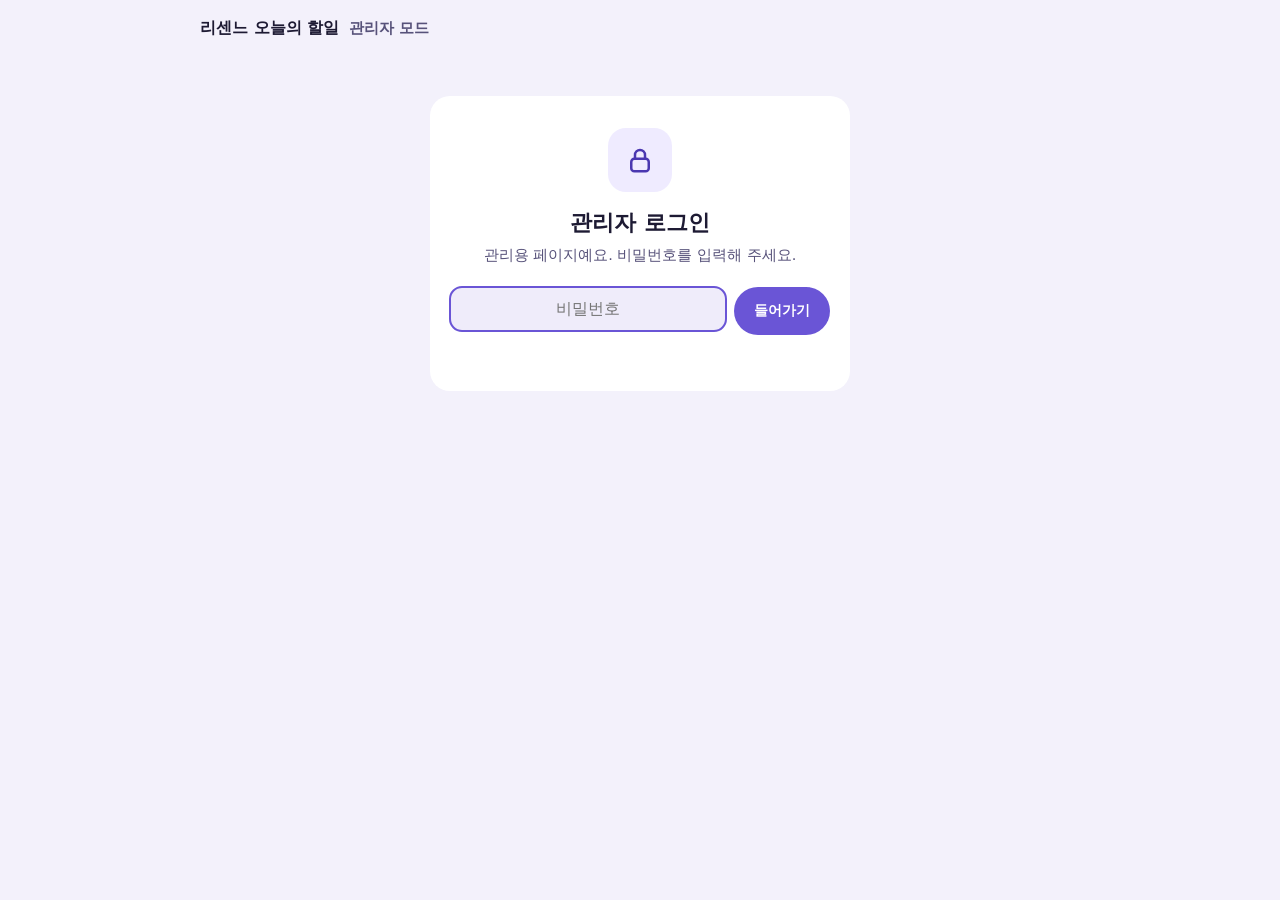
==== commit 7b9a5660: "공개 자료 반영: 관리자 초안: 할일.csv 추가 S37" ====
--- a/admin/index.html
+++ b/admin/index.html
@@ -20,8 +20,8 @@
   <meta name="apple-mobile-web-app-title" content="리센느 관리">
   <meta name="apple-mobile-web-app-status-bar-style" content="default">
   <script>(function () { var t = 'auto'; try { t = localStorage.getItem('rs-theme') || 'auto'; } catch (e) {} var d = t === 'dark' || (t !== 'light' && window.matchMedia && matchMedia('(prefers-color-scheme: dark)').matches); document.documentElement.setAttribute('data-theme', d ? 'dark' : 'light'); })();</script>
-  <link rel="stylesheet" href="../style.css?v=326">
-  <link rel="stylesheet" href="admin.css?v=326">
+  <link rel="stylesheet" href="../style.css?v=331">
+  <link rel="stylesheet" href="admin.css?v=331">
 </head>
 <body class="adm-body">
   <!-- 화면은 고정하고 이 안만 스크롤해요 (사이트 앱과 같은 방식) → 아이폰에서 아래 저장 줄이 스크롤 따라 밀려 올라가지 않아요 -->
@@ -37,11 +37,11 @@
     <main id="adm" class="container" aria-live="polite"></main>
   </div>
   <div class="toast" id="toast" role="status"></div>
-  <script src="../shared/validation.js?v=326"></script>
-  <script src="../shared/runtime.js?v=326"></script>
-  <script src="../shared/records.js?v=326"></script>
-  <script src="../shared/schedule.js?v=326"></script>
-  <script src="../config.js?v=326"></script>
-  <script src="admin.js?v=326"></script>
+  <script src="../shared/validation.js?v=331"></script>
+  <script src="../shared/runtime.js?v=331"></script>
+  <script src="../shared/records.js?v=331"></script>
+  <script src="../shared/schedule.js?v=331"></script>
+  <script src="../config.js?v=331"></script>
+  <script src="admin.js?v=331"></script>
 </body>
 </html>
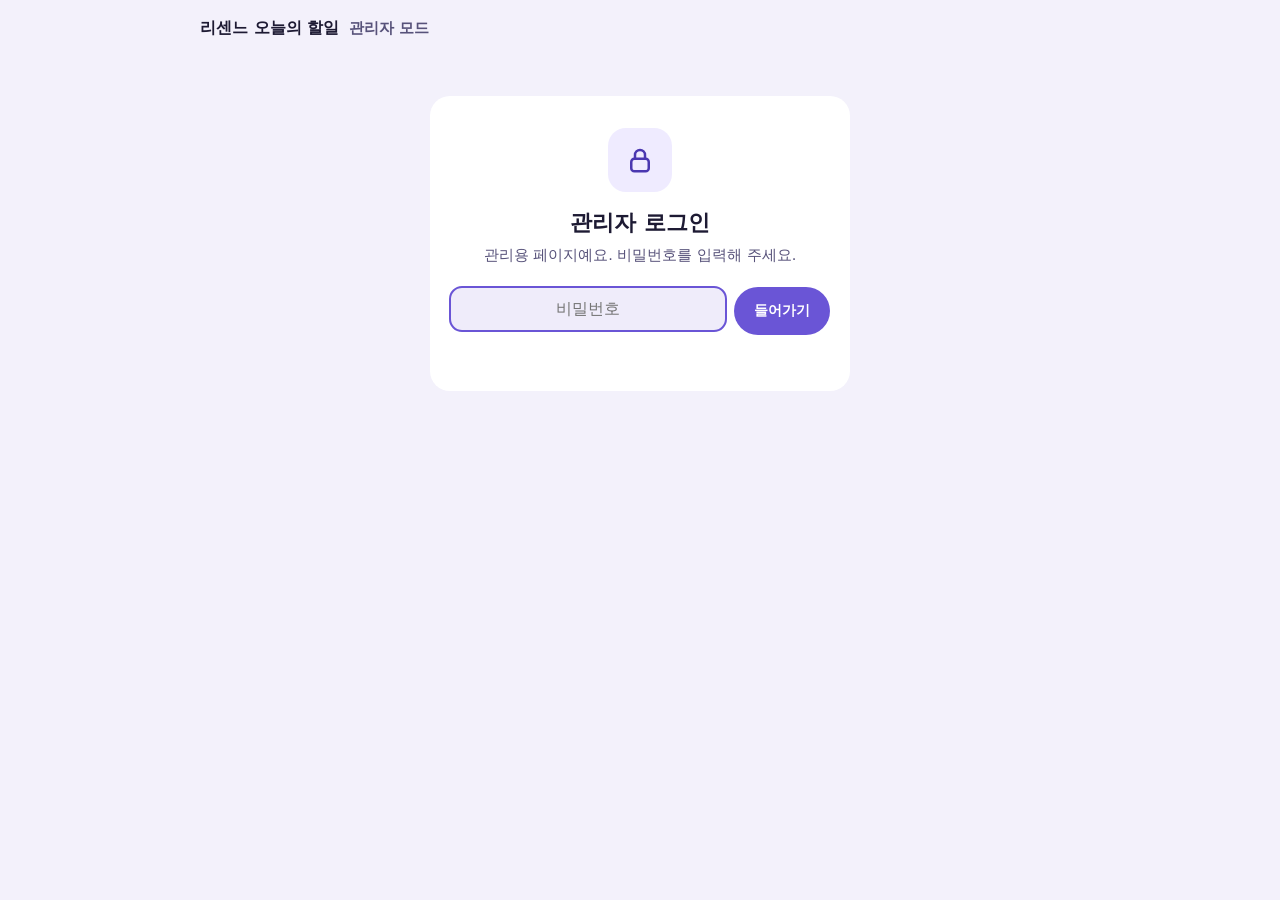
==== commit 906916f2: "공개 자료 반영: 관리자 초안: 할일.csv S37" ====
--- a/admin/index.html
+++ b/admin/index.html
@@ -20,8 +20,8 @@
   <meta name="apple-mobile-web-app-title" content="리센느 관리">
   <meta name="apple-mobile-web-app-status-bar-style" content="default">
   <script>(function () { var t = 'auto'; try { t = localStorage.getItem('rs-theme') || 'auto'; } catch (e) {} var d = t === 'dark' || (t !== 'light' && window.matchMedia && matchMedia('(prefers-color-scheme: dark)').matches); document.documentElement.setAttribute('data-theme', d ? 'dark' : 'light'); })();</script>
-  <link rel="stylesheet" href="../style.css?v=331">
-  <link rel="stylesheet" href="admin.css?v=331">
+  <link rel="stylesheet" href="../style.css?v=332">
+  <link rel="stylesheet" href="admin.css?v=332">
 </head>
 <body class="adm-body">
   <!-- 화면은 고정하고 이 안만 스크롤해요 (사이트 앱과 같은 방식) → 아이폰에서 아래 저장 줄이 스크롤 따라 밀려 올라가지 않아요 -->
@@ -37,11 +37,11 @@
     <main id="adm" class="container" aria-live="polite"></main>
   </div>
   <div class="toast" id="toast" role="status"></div>
-  <script src="../shared/validation.js?v=331"></script>
-  <script src="../shared/runtime.js?v=331"></script>
-  <script src="../shared/records.js?v=331"></script>
-  <script src="../shared/schedule.js?v=331"></script>
-  <script src="../config.js?v=331"></script>
-  <script src="admin.js?v=331"></script>
+  <script src="../shared/validation.js?v=332"></script>
+  <script src="../shared/runtime.js?v=332"></script>
+  <script src="../shared/records.js?v=332"></script>
+  <script src="../shared/schedule.js?v=332"></script>
+  <script src="../config.js?v=332"></script>
+  <script src="admin.js?v=332"></script>
 </body>
 </html>
